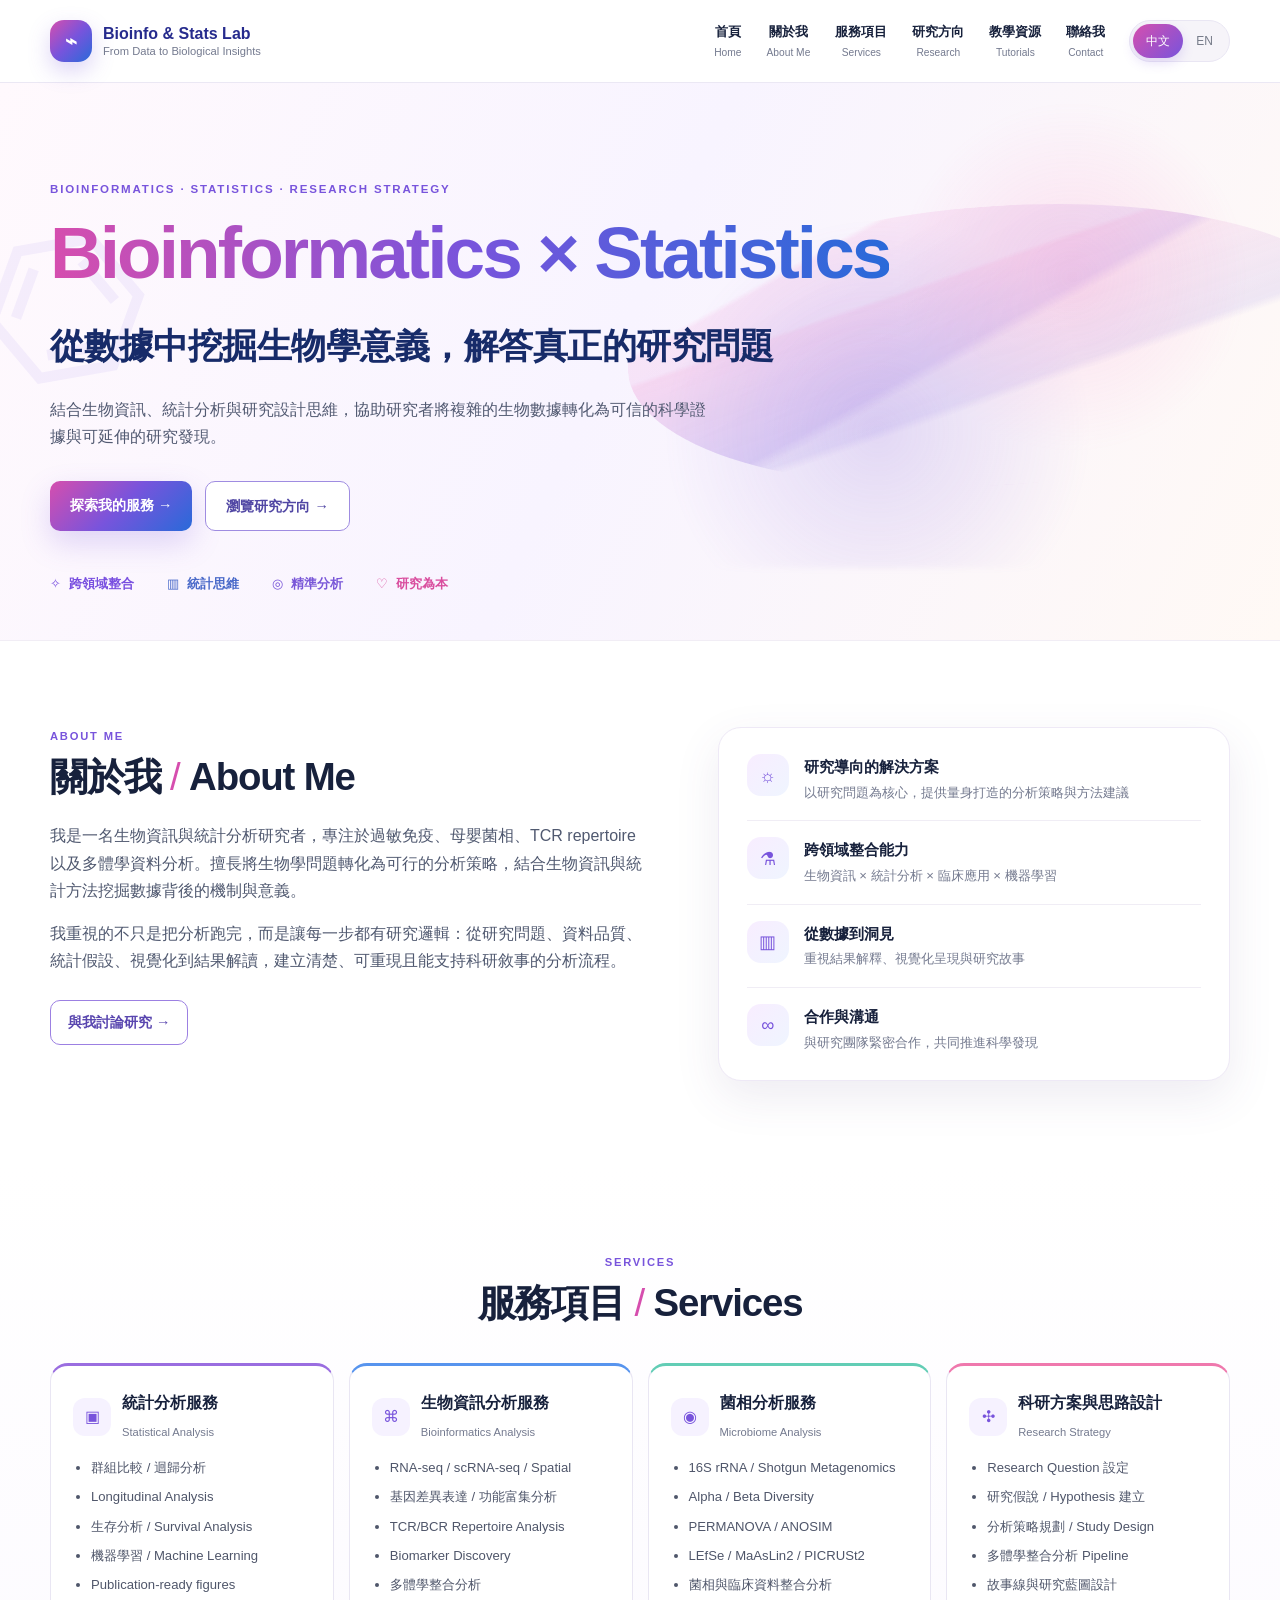
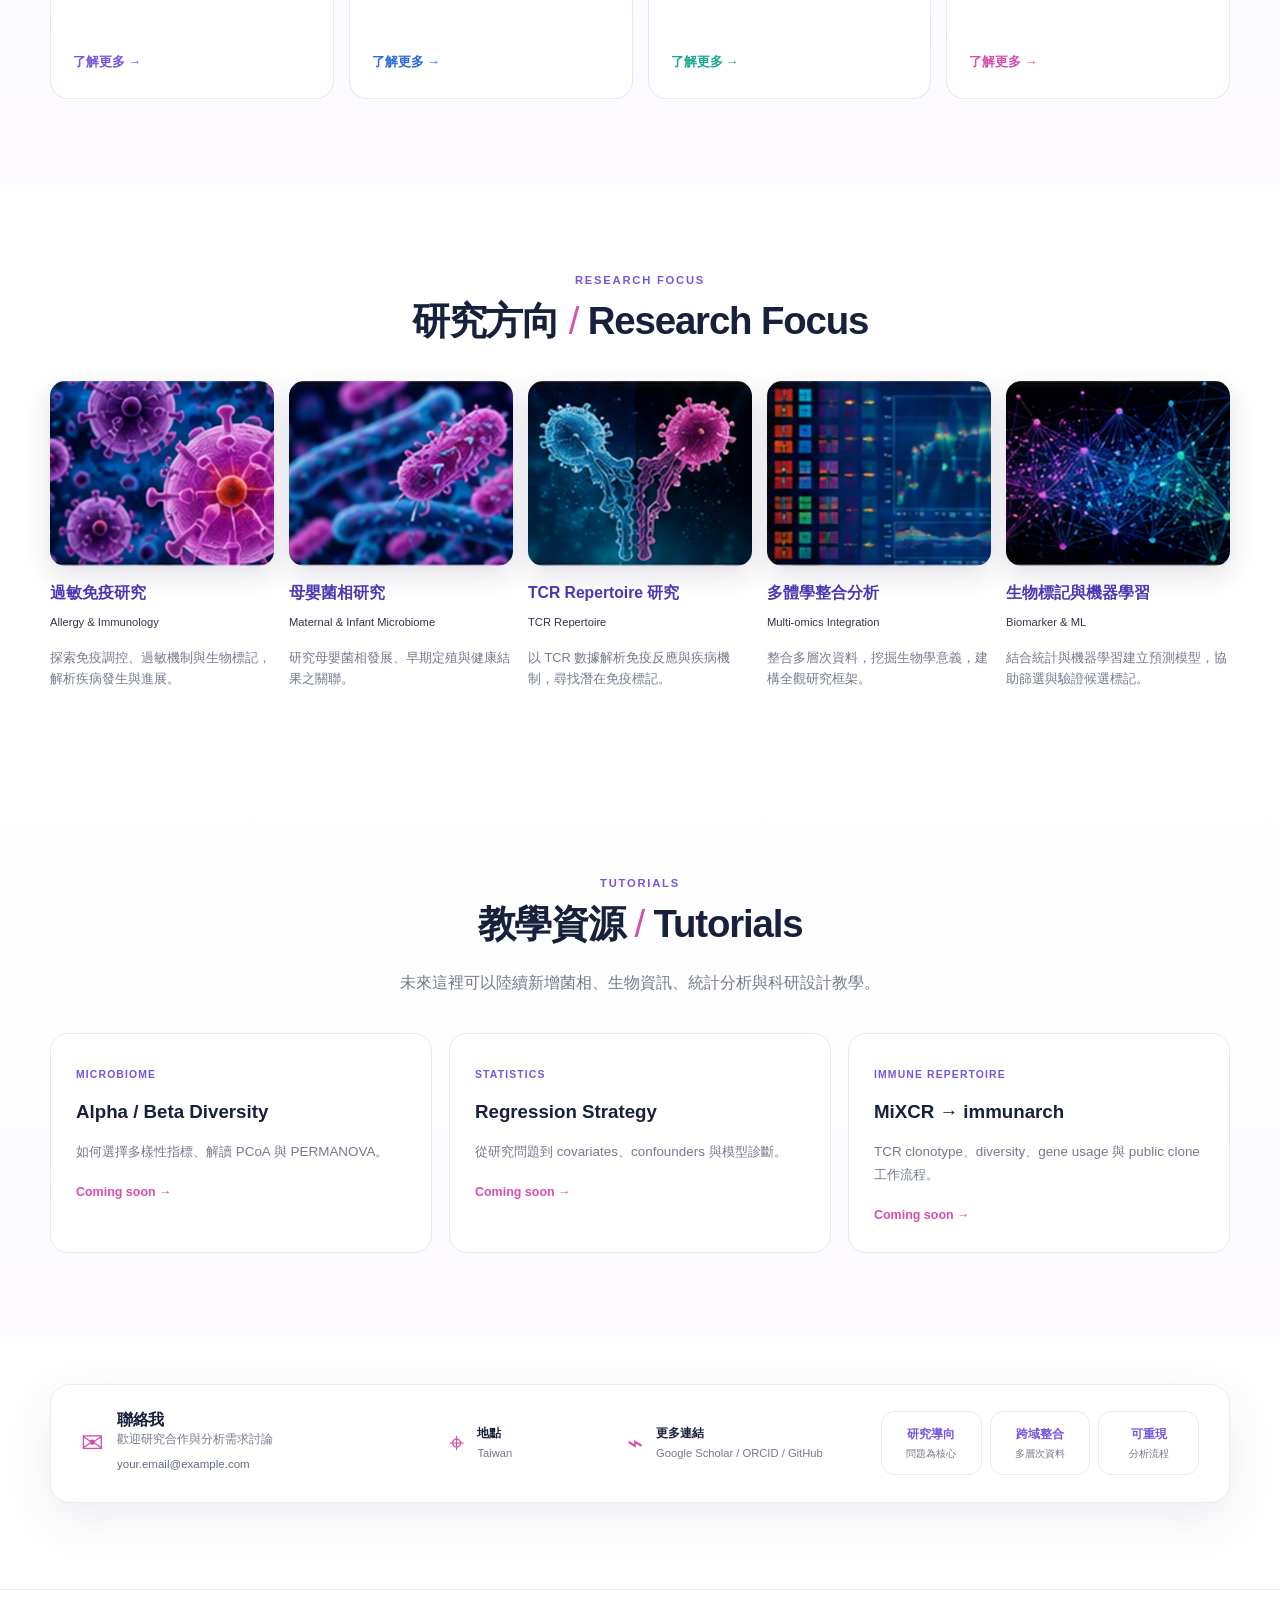
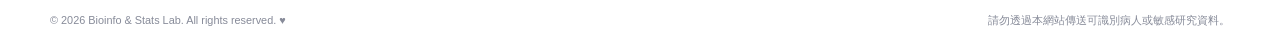
==== index.html @ 7e35cd58 "Add files via upload" ====
<!doctype html>
<html lang="zh-Hant">
<head>
  <meta charset="utf-8">
  <meta name="viewport" content="width=device-width, initial-scale=1">
  <meta name="description" content="Bioinformatics, statistics, microbiome analysis and research strategy services.">
  <meta name="theme-color" content="#ffffff">
  <title>Bioinfo & Stats Lab</title>
  <link rel="stylesheet" href="style.css">
</head>

<body>
<header class="site-header">
  <div class="container nav">
    <a class="brand" href="#home" aria-label="Bioinfo & Stats Lab Home">
      <span class="brand-icon" aria-hidden="true">⌁</span>
      <span class="brand-text">
        <strong>Bioinfo & Stats Lab</strong>
        <small>From Data to Biological Insights</small>
      </span>
    </a>

    <button class="menu-button" id="menuButton" aria-label="Open menu" aria-expanded="false">☰</button>

    <nav class="nav-links" id="navLinks">
      <a href="#home"><span data-zh="首頁" data-en="Home">首頁</span><small>Home</small></a>
      <a href="#about"><span data-zh="關於我" data-en="About Me">關於我</span><small>About Me</small></a>
      <a href="#services"><span data-zh="服務項目" data-en="Services">服務項目</span><small>Services</small></a>
      <a href="#research"><span data-zh="研究方向" data-en="Research">研究方向</span><small>Research</small></a>
      <a href="#tutorials"><span data-zh="教學資源" data-en="Tutorials">教學資源</span><small>Tutorials</small></a>
      <a href="#contact"><span data-zh="聯絡我" data-en="Contact">聯絡我</span><small>Contact</small></a>
    </nav>

    <div class="language-switch" aria-label="Language">
      <button id="zhBtn" class="active" type="button">中文</button>
      <button id="enBtn" type="button">EN</button>
    </div>
  </div>
</header>

<main>
  <section class="hero" id="home">
    <div class="hero-dna" aria-hidden="true">⌬</div>
    <div class="hero-wave" aria-hidden="true"></div>
    <div class="container hero-content">
      <p class="eyebrow">BIOINFORMATICS · STATISTICS · RESEARCH STRATEGY</p>

      <h1>
        <span class="gradient-text">Bioinformatics × Statistics</span><br>
        <span data-zh="從數據中挖掘生物學意義，解答真正的研究問題"
              data-en="Turning data into biological insight and answers to real research questions">
          從數據中挖掘生物學意義，解答真正的研究問題
        </span>
      </h1>

      <p class="hero-description"
         data-zh="結合生物資訊、統計分析與研究設計思維，協助研究者將複雜的生物數據轉化為可信的科學證據與可延伸的研究發現。"
         data-en="Integrating bioinformatics, statistical analysis and research-design thinking to transform complex biological data into credible scientific evidence and extensible research insights.">
        結合生物資訊、統計分析與研究設計思維，協助研究者將複雜的生物數據轉化為可信的科學證據與可延伸的研究發現。
      </p>

      <div class="hero-buttons">
        <a class="button primary" href="#services">
          <span data-zh="探索我的服務" data-en="Explore Services">探索我的服務</span> →
        </a>
        <a class="button secondary" href="#research">
          <span data-zh="瀏覽研究方向" data-en="View Research">瀏覽研究方向</span> →
        </a>
      </div>

      <div class="value-strip">
        <span>✧ <b data-zh="跨領域整合" data-en="Cross-disciplinary">跨領域整合</b></span>
        <span>▥ <b data-zh="統計思維" data-en="Statistical thinking">統計思維</b></span>
        <span>◎ <b data-zh="精準分析" data-en="Rigorous analysis">精準分析</b></span>
        <span>♡ <b data-zh="研究為本" data-en="Research-driven">研究為本</b></span>
      </div>
    </div>
  </section>

  <section class="section" id="about">
    <div class="container">
      <div class="about-grid">
        <div class="about-copy">
          <p class="section-label">ABOUT ME</p>
          <h2><span data-zh="關於我" data-en="About Me">關於我</span> <span class="slash">/</span> About Me</h2>

          <p data-zh="我是一名生物資訊與統計分析研究者，專注於過敏免疫、母嬰菌相、TCR repertoire 以及多體學資料分析。擅長將生物學問題轉化為可行的分析策略，結合生物資訊與統計方法挖掘數據背後的機制與意義。"
             data-en="I am a bioinformatics and statistical-analysis researcher focusing on allergy and immunology, maternal–infant microbiome, TCR repertoire and multi-omics data. My work translates biological questions into practical analytical strategies and combines computational and statistical methods to uncover mechanisms and meaning behind the data.">
            我是一名生物資訊與統計分析研究者，專注於過敏免疫、母嬰菌相、TCR repertoire 以及多體學資料分析。擅長將生物學問題轉化為可行的分析策略，結合生物資訊與統計方法挖掘數據背後的機制與意義。
          </p>

          <p data-zh="我重視的不只是把分析跑完，而是讓每一步都有研究邏輯：從研究問題、資料品質、統計假設、視覺化到結果解讀，建立清楚、可重現且能支持科研敘事的分析流程。"
             data-en="My goal is not simply to finish an analysis, but to make every step scientifically defensible—from research question and data quality to statistical assumptions, visualization and interpretation—within a clear and reproducible workflow.">
            我重視的不只是把分析跑完，而是讓每一步都有研究邏輯：從研究問題、資料品質、統計假設、視覺化到結果解讀，建立清楚、可重現且能支持科研敘事的分析流程。
          </p>

          <a class="button outline-small" href="#contact">
            <span data-zh="與我討論研究" data-en="Discuss a Project">與我討論研究</span> →
          </a>
        </div>

        <div class="about-points">
          <article>
            <span class="point-icon">☼</span>
            <div>
              <h3 data-zh="研究導向的解決方案" data-en="Research-oriented solutions">研究導向的解決方案</h3>
              <p data-zh="以研究問題為核心，提供量身打造的分析策略與方法建議"
                 data-en="Question-driven analytical strategies tailored to the scientific problem.">
                以研究問題為核心，提供量身打造的分析策略與方法建議
              </p>
            </div>
          </article>
          <article>
            <span class="point-icon">⚗</span>
            <div>
              <h3 data-zh="跨領域整合能力" data-en="Cross-domain integration">跨領域整合能力</h3>
              <p data-zh="生物資訊 × 統計分析 × 臨床應用 × 機器學習"
                 data-en="Bioinformatics × statistics × clinical research × machine learning">
                生物資訊 × 統計分析 × 臨床應用 × 機器學習
              </p>
            </div>
          </article>
          <article>
            <span class="point-icon">▥</span>
            <div>
              <h3 data-zh="從數據到洞見" data-en="From data to insight">從數據到洞見</h3>
              <p data-zh="重視結果解釋、視覺化呈現與研究故事"
                 data-en="Emphasis on interpretation, visualization and scientific narrative.">
                重視結果解釋、視覺化呈現與研究故事
              </p>
            </div>
          </article>
          <article>
            <span class="point-icon">∞</span>
            <div>
              <h3 data-zh="合作與溝通" data-en="Collaboration & communication">合作與溝通</h3>
              <p data-zh="與研究團隊緊密合作，共同推進科學發現"
                 data-en="Close collaboration with research teams to advance scientific discovery.">
                與研究團隊緊密合作，共同推進科學發現
              </p>
            </div>
          </article>
        </div>
      </div>
    </div>
  </section>

  <section class="section soft-section" id="services">
    <div class="container">
      <div class="center-heading">
        <p class="section-label">SERVICES</p>
        <h2><span data-zh="服務項目" data-en="Services">服務項目</span> <span class="slash">/</span> Services</h2>
      </div>

      <div class="service-grid">
        <article class="service-card purple">
          <div class="service-heading">
            <span class="service-icon">▣</span>
            <div><h3 data-zh="統計分析服務" data-en="Statistical Analysis">統計分析服務</h3><small>Statistical Analysis</small></div>
          </div>
          <ul>
            <li data-zh="群組比較 / 迴歸分析" data-en="Group comparisons / Regression">群組比較 / 迴歸分析</li>
            <li>Longitudinal Analysis</li>
            <li data-zh="生存分析 / Survival Analysis" data-en="Survival Analysis">生存分析 / Survival Analysis</li>
            <li data-zh="機器學習 / Machine Learning" data-en="Machine Learning">機器學習 / Machine Learning</li>
            <li>Publication-ready figures</li>
          </ul>
          <a href="#contact" data-zh="了解更多 →" data-en="Learn more →">了解更多 →</a>
        </article>

        <article class="service-card blue">
          <div class="service-heading">
            <span class="service-icon">⌘</span>
            <div><h3 data-zh="生物資訊分析服務" data-en="Bioinformatics Analysis">生物資訊分析服務</h3><small>Bioinformatics Analysis</small></div>
          </div>
          <ul>
            <li>RNA-seq / scRNA-seq / Spatial</li>
            <li data-zh="基因差異表達 / 功能富集分析" data-en="Differential expression / enrichment">基因差異表達 / 功能富集分析</li>
            <li>TCR/BCR Repertoire Analysis</li>
            <li>Biomarker Discovery</li>
            <li data-zh="多體學整合分析" data-en="Multi-omics integration">多體學整合分析</li>
          </ul>
          <a href="#contact" data-zh="了解更多 →" data-en="Learn more →">了解更多 →</a>
        </article>

        <article class="service-card mint">
          <div class="service-heading">
            <span class="service-icon">◉</span>
            <div><h3 data-zh="菌相分析服務" data-en="Microbiome Analysis">菌相分析服務</h3><small>Microbiome Analysis</small></div>
          </div>
          <ul>
            <li>16S rRNA / Shotgun Metagenomics</li>
            <li>Alpha / Beta Diversity</li>
            <li>PERMANOVA / ANOSIM</li>
            <li>LEfSe / MaAsLin2 / PICRUSt2</li>
            <li data-zh="菌相與臨床資料整合分析" data-en="Microbiome-clinical data integration">菌相與臨床資料整合分析</li>
          </ul>
          <a href="#contact" data-zh="了解更多 →" data-en="Learn more →">了解更多 →</a>
        </article>

        <article class="service-card pink">
          <div class="service-heading">
            <span class="service-icon">✣</span>
            <div><h3 data-zh="科研方案與思路設計" data-en="Research Strategy">科研方案與思路設計</h3><small>Research Strategy</small></div>
          </div>
          <ul>
            <li>Research Question <span data-zh="設定" data-en="definition">設定</span></li>
            <li data-zh="研究假說 / Hypothesis 建立" data-en="Hypothesis development">研究假說 / Hypothesis 建立</li>
            <li data-zh="分析策略規劃 / Study Design" data-en="Analysis strategy / Study design">分析策略規劃 / Study Design</li>
            <li data-zh="多體學整合分析 Pipeline" data-en="Multi-omics analysis pipeline">多體學整合分析 Pipeline</li>
            <li data-zh="故事線與研究藍圖設計" data-en="Scientific storyline & research roadmap">故事線與研究藍圖設計</li>
          </ul>
          <a href="#contact" data-zh="了解更多 →" data-en="Learn more →">了解更多 →</a>
        </article>
      </div>
    </div>
  </section>

  <section class="section" id="research">
    <div class="container">
      <div class="center-heading">
        <p class="section-label">RESEARCH FOCUS</p>
        <h2><span data-zh="研究方向" data-en="Research Focus">研究方向</span> <span class="slash">/</span> Research Focus</h2>
      </div>

      <div class="research-grid">
        <article class="research-card">
          <img src="assets/research-allergy.jpg" alt="Colorful immunology illustration">
          <h3 data-zh="過敏免疫研究" data-en="Allergy & Immunology">過敏免疫研究</h3>
          <small>Allergy & Immunology</small>
          <p data-zh="探索免疫調控、過敏機制與生物標記，解析疾病發生與進展。"
             data-en="Exploring immune regulation, allergic mechanisms and biomarkers related to disease development.">
            探索免疫調控、過敏機制與生物標記，解析疾病發生與進展。
          </p>
        </article>

        <article class="research-card">
          <img src="assets/research-microbiome.jpg" alt="Colorful microbiome illustration">
          <h3 data-zh="母嬰菌相研究" data-en="Maternal & Infant Microbiome">母嬰菌相研究</h3>
          <small>Maternal & Infant Microbiome</small>
          <p data-zh="研究母嬰菌相發展、早期定殖與健康結果之關聯。"
             data-en="Studying maternal–infant microbiome development, early colonization and health outcomes.">
            研究母嬰菌相發展、早期定殖與健康結果之關聯。
          </p>
        </article>

        <article class="research-card">
          <img src="assets/research-tcr.jpg" alt="Colorful immune receptor illustration">
          <h3 data-zh="TCR Repertoire 研究" data-en="TCR Repertoire">TCR Repertoire 研究</h3>
          <small>TCR Repertoire</small>
          <p data-zh="以 TCR 數據解析免疫反應與疾病機制，尋找潛在免疫標記。"
             data-en="Using TCR data to characterize immune responses, disease mechanisms and candidate immune markers.">
            以 TCR 數據解析免疫反應與疾病機制，尋找潛在免疫標記。
          </p>
        </article>

        <article class="research-card">
          <img src="assets/research-multiomics.jpg" alt="Colorful multi-omics data illustration">
          <h3 data-zh="多體學整合分析" data-en="Multi-omics Integration">多體學整合分析</h3>
          <small>Multi-omics Integration</small>
          <p data-zh="整合多層次資料，挖掘生物學意義，建構全觀研究框架。"
             data-en="Integrating multiple data layers to discover biological meaning and build systems-level research frameworks.">
            整合多層次資料，挖掘生物學意義，建構全觀研究框架。
          </p>
        </article>

        <article class="research-card">
          <img src="assets/research-ml.jpg" alt="Colorful biomarker network illustration">
          <h3 data-zh="生物標記與機器學習" data-en="Biomarker & Machine Learning">生物標記與機器學習</h3>
          <small>Biomarker & ML</small>
          <p data-zh="結合統計與機器學習建立預測模型，協助篩選與驗證候選標記。"
             data-en="Combining statistics and machine learning for predictive modeling and biomarker prioritization.">
            結合統計與機器學習建立預測模型，協助篩選與驗證候選標記。
          </p>
        </article>
      </div>
    </div>
  </section>

  <section class="section soft-section" id="tutorials">
    <div class="container">
      <div class="center-heading">
        <p class="section-label">TUTORIALS</p>
        <h2><span data-zh="教學資源" data-en="Tutorials & Notes">教學資源</span> <span class="slash">/</span> Tutorials</h2>
        <p class="heading-copy"
           data-zh="未來這裡可以陸續新增菌相、生物資訊、統計分析與科研設計教學。"
           data-en="This section can grow into practical tutorials on microbiome, bioinformatics, statistics and research design.">
          未來這裡可以陸續新增菌相、生物資訊、統計分析與科研設計教學。
        </p>
      </div>

      <div class="tutorial-grid">
        <article><span>MICROBIOME</span><h3>Alpha / Beta Diversity</h3><p data-zh="如何選擇多樣性指標、解讀 PCoA 與 PERMANOVA。" data-en="Choosing diversity metrics and interpreting PCoA and PERMANOVA.">如何選擇多樣性指標、解讀 PCoA 與 PERMANOVA。</p><b>Coming soon →</b></article>
        <article><span>STATISTICS</span><h3>Regression Strategy</h3><p data-zh="從研究問題到 covariates、confounders 與模型診斷。" data-en="From research question to covariates, confounders and model diagnostics.">從研究問題到 covariates、confounders 與模型診斷。</p><b>Coming soon →</b></article>
        <article><span>IMMUNE REPERTOIRE</span><h3>MiXCR → immunarch</h3><p data-zh="TCR clonotype、diversity、gene usage 與 public clone 工作流程。" data-en="A workflow for TCR clonotypes, diversity, gene usage and public clones.">TCR clonotype、diversity、gene usage 與 public clone 工作流程。</p><b>Coming soon →</b></article>
      </div>
    </div>
  </section>

  <section class="section contact-section" id="contact">
    <div class="container contact-panel">
      <div class="contact-main">
        <span class="contact-icon">✉</span>
        <div>
          <h2 data-zh="聯絡我" data-en="Contact">聯絡我</h2>
          <p data-zh="歡迎研究合作與分析需求討論" data-en="Research collaborations and analytical consultations are welcome.">
            歡迎研究合作與分析需求討論
          </p>
          <!-- 修改成你的 Email -->
          <a href="mailto:your.email@example.com">your.email@example.com</a>
        </div>
      </div>

      <div class="contact-item">
        <span>⌖</span>
        <div><b data-zh="地點" data-en="Location">地點</b><small>Taiwan</small></div>
      </div>

      <div class="contact-item">
        <span>⌁</span>
        <div>
          <b data-zh="更多連結" data-en="More Links">更多連結</b>
          <!-- 把 # 換成你的網址 -->
          <small><a href="#" target="_blank">Google Scholar</a> / <a href="#" target="_blank">ORCID</a> / <a href="#" target="_blank">GitHub</a></small>
        </div>
      </div>

      <div class="contact-values">
        <span><strong data-zh="研究導向" data-en="Research-driven">研究導向</strong><small data-zh="問題為核心" data-en="Question first">問題為核心</small></span>
        <span><strong data-zh="跨域整合" data-en="Integrated">跨域整合</strong><small data-zh="多層次資料" data-en="Multi-layer data">多層次資料</small></span>
        <span><strong data-zh="可重現" data-en="Reproducible">可重現</strong><small data-zh="分析流程" data-en="Workflows">分析流程</small></span>
      </div>
    </div>
  </section>
</main>

<footer>
  <div class="container footer-content">
    <span>© 2026 Bioinfo & Stats Lab. All rights reserved. ♥</span>
    <span data-zh="請勿透過本網站傳送可識別病人或敏感研究資料。" data-en="Do not submit identifiable patient or sensitive research data through this website.">
      請勿透過本網站傳送可識別病人或敏感研究資料。
    </span>
  </div>
</footer>

<script src="script.js"></script>
</body>
</html>
---- style.css ----
/* ---------- Base ---------- */
:root{
  --ink:#17213c;
  --text:#39415a;
  --muted:#747a8f;
  --line:#e9e6f3;
  --purple:#7854dc;
  --pink:#d64eae;
  --blue:#296ad9;
  --mint:#1aa78c;
  --soft:#fcfaff;
  --shadow:0 16px 45px rgba(88,71,126,.10);
}
*{box-sizing:border-box}
html{scroll-behavior:smooth}
body{
  margin:0;
  font-family:Inter,"Noto Sans TC","PingFang TC","Microsoft JhengHei",Arial,sans-serif;
  color:var(--ink);
  background:white;
  line-height:1.7;
}
a{color:inherit;text-decoration:none}
img{display:block;width:100%}
.container{width:min(1180px,calc(100% - 42px));margin:auto}

/* ---------- Header ---------- */
.site-header{
  position:sticky;top:0;z-index:1000;
  background:rgba(255,255,255,.92);
  backdrop-filter:blur(14px);
  border-bottom:1px solid rgba(233,230,243,.9);
}
.nav{min-height:82px;display:flex;align-items:center;gap:24px}
.brand{display:flex;align-items:center;gap:11px;margin-right:auto}
.brand-icon{
  width:42px;height:42px;border-radius:14px;display:grid;place-items:center;
  color:white;font-size:1.25rem;font-weight:800;
  background:linear-gradient(135deg,var(--pink),var(--purple),var(--blue));
  box-shadow:0 9px 22px rgba(120,84,220,.25);
}
.brand-text{display:flex;flex-direction:column;line-height:1.25}
.brand-text strong{font-size:1rem;color:#262b8d}
.brand-text small{font-size:.7rem;color:var(--muted);font-weight:500}
.nav-links{display:flex;align-items:center;gap:25px}
.nav-links a{text-align:center;font-weight:700;font-size:.84rem}
.nav-links small{display:block;font-size:.64rem;font-weight:500;color:var(--muted)}
.nav-links a:hover{color:var(--purple)}
.language-switch{
  display:flex;padding:3px;border:1px solid var(--line);
  background:#f6f4f9;border-radius:999px;
}
.language-switch button{
  border:0;background:transparent;padding:7px 13px;border-radius:999px;
  color:#767b89;cursor:pointer;font:inherit;font-size:.75rem
}
.language-switch .active{
  color:white;background:linear-gradient(135deg,var(--pink),var(--purple));
  box-shadow:0 5px 12px rgba(120,84,220,.18)
}
.menu-button{display:none;background:transparent;border:0;font-size:1.5rem}

/* ---------- Hero ---------- */
.hero{
  position:relative;overflow:hidden;
  background:linear-gradient(115deg,#fff9fd 0%,#f8f4ff 48%,#fff9f5 100%);
  border-bottom:1px solid #f1edf5;
}
.hero-content{position:relative;z-index:2;padding:85px 0 44px;max-width:1180px}
.hero-content:after{
  content:"";position:absolute;z-index:-1;right:-50px;top:0;
  width:55%;height:87%;
  background:
    radial-gradient(circle at 68% 40%,rgba(251,112,184,.17),transparent 33%),
    radial-gradient(circle at 38% 72%,rgba(120,84,220,.18),transparent 40%);
  filter:blur(3px);
}
.hero-wave{
  position:absolute;right:-7%;top:22%;width:58%;height:50%;opacity:.72;
  background:
    linear-gradient(155deg,transparent 20%,rgba(241,110,196,.17) 21%,rgba(127,86,221,.20) 47%,transparent 49%),
    linear-gradient(165deg,transparent 32%,rgba(255,154,204,.22) 33%,rgba(111,87,216,.15) 59%,transparent 61%);
  border-radius:50%;
  transform:rotate(-4deg);
}
.hero-dna{position:absolute;left:-18px;top:60px;font-size:12rem;color:rgba(120,84,220,.07);transform:rotate(20deg)}
.eyebrow{font-size:.72rem;letter-spacing:.16em;font-weight:800;color:var(--purple)}
.hero h1{max-width:860px;font-size:clamp(2.4rem,5.7vw,4.9rem);line-height:1.1;letter-spacing:-.04em;margin:14px 0 22px}
.hero h1 span:last-child{font-size:.48em;letter-spacing:-.015em;color:#172b69}
.gradient-text{
  background:linear-gradient(90deg,var(--pink),var(--purple),var(--blue));
  -webkit-background-clip:text;background-clip:text;color:transparent;
}
.hero-description{max-width:660px;color:#525a72;font-size:1.02rem}
.hero-buttons{display:flex;gap:13px;margin:30px 0}
.button{display:inline-block;padding:12px 20px;border-radius:10px;font-weight:800;font-size:.9rem}
.button.primary{color:white;background:linear-gradient(135deg,var(--pink),var(--purple),var(--blue));box-shadow:0 12px 30px rgba(120,84,220,.22)}
.button.secondary{background:white;border:1px solid #9f8ce1;color:#5147a4}
.outline-small{margin-top:10px;border:1px solid #9c80e2;color:#5946af;padding:9px 17px}
.value-strip{display:flex;gap:33px;flex-wrap:wrap;margin-top:42px;color:#54436f;font-size:.84rem}
.value-strip span{display:flex;gap:8px;align-items:center}
.value-strip span:nth-child(1){color:#794fe0}
.value-strip span:nth-child(2){color:#4969c9}
.value-strip span:nth-child(3){color:#7957d8}
.value-strip span:nth-child(4){color:#d94d9e}

/* ---------- Shared ---------- */
.section{padding:86px 0}
.soft-section{background:linear-gradient(180deg,#fff,#fcfaff)}
.section-label{font-size:.7rem;letter-spacing:.16em;font-weight:850;color:var(--purple);margin:0}
.section h2{font-size:clamp(1.8rem,3vw,2.7rem);line-height:1.2;letter-spacing:-.03em;margin:8px 0 22px}
.slash{color:var(--pink);font-weight:400}
.center-heading{text-align:center;margin-bottom:37px}
.heading-copy{max-width:620px;margin:8px auto;color:var(--muted)}

/* ---------- About ---------- */
.about-grid{display:grid;grid-template-columns:1.05fr .9fr;gap:70px;align-items:start}
.about-copy p:not(.section-label){color:#505970}
.about-points{
  padding:10px 28px;border:1px solid #eee9f6;border-radius:23px;
  background:white;box-shadow:var(--shadow)
}
.about-points article{display:flex;gap:15px;align-items:flex-start;padding:16px 0;border-bottom:1px solid #f0edf5}
.about-points article:last-child{border-bottom:0}
.point-icon{
  flex:0 0 42px;height:42px;border-radius:14px;display:grid;place-items:center;
  background:linear-gradient(135deg,#f8edff,#eff5ff);color:var(--purple);font-size:1.15rem
}
.about-points h3{font-size:.95rem;margin:0 0 2px}
.about-points p{font-size:.82rem;color:var(--muted);margin:0}

/* ---------- Services ---------- */
.service-grid{display:grid;grid-template-columns:repeat(4,1fr);gap:15px}
.service-card{
  padding:24px 22px;border:1px solid var(--line);border-radius:18px;background:white;
  transition:transform .2s,box-shadow .2s
}
.service-card:hover{transform:translateY(-4px);box-shadow:var(--shadow)}
.service-card.purple{border-top:3px solid #9a6de0}
.service-card.blue{border-top:3px solid #5794ee}
.service-card.mint{border-top:3px solid #62cdb5}
.service-card.pink{border-top:3px solid #ef78ad}
.service-heading{display:flex;gap:11px;align-items:center}
.service-heading h3{font-size:.98rem;margin:0}
.service-heading small{font-size:.7rem;color:var(--muted)}
.service-icon{width:38px;height:38px;display:grid;place-items:center;border-radius:12px;background:#f6f2ff;color:var(--purple)}
.service-card ul{padding-left:18px;color:#4f566a;font-size:.82rem;min-height:177px}
.service-card li{margin:7px 0}
.service-card>a{font-size:.8rem;font-weight:800;color:var(--purple)}
.service-card.blue>a{color:var(--blue)} .service-card.mint>a{color:var(--mint)} .service-card.pink>a{color:var(--pink)}

/* ---------- Research ---------- */
.research-grid{display:grid;grid-template-columns:repeat(5,1fr);gap:15px}
.research-card{min-width:0}
.research-card img{
  height:185px;object-fit:cover;border-radius:15px;
  box-shadow:0 9px 26px rgba(40,34,80,.14)
}
.research-card h3{font-size:.98rem;color:#4938b2;margin:14px 0 0}
.research-card small{color:#30374e;font-size:.7rem}
.research-card p{font-size:.8rem;color:var(--muted);line-height:1.65}

/* ---------- Tutorials ---------- */
.tutorial-grid{display:grid;grid-template-columns:repeat(3,1fr);gap:17px}
.tutorial-grid article{padding:25px;border:1px solid var(--line);border-radius:18px;background:white}
.tutorial-grid span{font-size:.65rem;letter-spacing:.11em;color:var(--purple);font-weight:850}
.tutorial-grid h3{margin:9px 0}
.tutorial-grid p{color:var(--muted);font-size:.84rem}
.tutorial-grid b{font-size:.78rem;color:var(--pink)}

/* ---------- Contact ---------- */
.contact-section{padding-top:45px}
.contact-panel{
  display:grid;grid-template-columns:1.35fr .6fr .9fr 1.25fr;
  align-items:center;gap:25px;padding:25px 30px;
  border:1px solid #eee9f5;border-radius:20px;box-shadow:var(--shadow)
}
.contact-main,.contact-item{display:flex;align-items:center;gap:13px}
.contact-icon,.contact-item>span{font-size:1.7rem;color:var(--pink)}
.contact-main h2{font-size:1rem;margin:0}
.contact-main p{font-size:.74rem;margin:0;color:var(--muted)}
.contact-main a{font-size:.72rem;color:#626a7e}
.contact-item b,.contact-item small{display:block}
.contact-item b{font-size:.78rem}.contact-item small{font-size:.7rem;color:var(--muted)}
.contact-values{display:grid;grid-template-columns:repeat(3,1fr);gap:8px}
.contact-values span{text-align:center;padding:12px 7px;border:1px solid #ece6f7;border-radius:13px}
.contact-values strong,.contact-values small{display:block}
.contact-values strong{font-size:.78rem;color:var(--purple)}
.contact-values small{font-size:.62rem;color:var(--muted)}

/* ---------- Footer ---------- */
footer{border-top:1px solid #f0edf4;padding:21px 0;color:#878b99;font-size:.68rem}
.footer-content{display:flex;justify-content:space-between;gap:20px}

/* ---------- Responsive ---------- */
@media(max-width:1020px){
  .menu-button{display:block}
  .nav-links{
    display:none;position:absolute;left:20px;right:20px;top:72px;
    flex-direction:column;align-items:stretch;background:white;
    padding:18px;border:1px solid var(--line);border-radius:15px;box-shadow:var(--shadow)
  }
  .nav-links.open{display:flex}
  .nav-links a{text-align:left}
  .nav-links small{display:inline;margin-left:8px}
  .language-switch{margin-left:auto}
  .service-grid{grid-template-columns:1fr 1fr}
  .research-grid{grid-template-columns:repeat(3,1fr)}
  .contact-panel{grid-template-columns:1fr 1fr}
}
@media(max-width:720px){
  .container{width:min(100% - 28px,1180px)}
  .brand-text small{display:none}
  .hero-content{padding-top:62px}
  .hero h1{font-size:2.75rem}
  .hero h1 span:last-child{font-size:.54em}
  .section{padding:66px 0}
  .about-grid{grid-template-columns:1fr;gap:38px}
  .service-grid,.research-grid,.tutorial-grid{grid-template-columns:1fr}
  .service-card ul{min-height:auto}
  .research-card img{height:230px}
  .contact-panel{grid-template-columns:1fr}
  .contact-values{grid-template-columns:repeat(3,1fr)}
  .footer-content{display:block}
  .footer-content span{display:block;margin:5px 0}
}
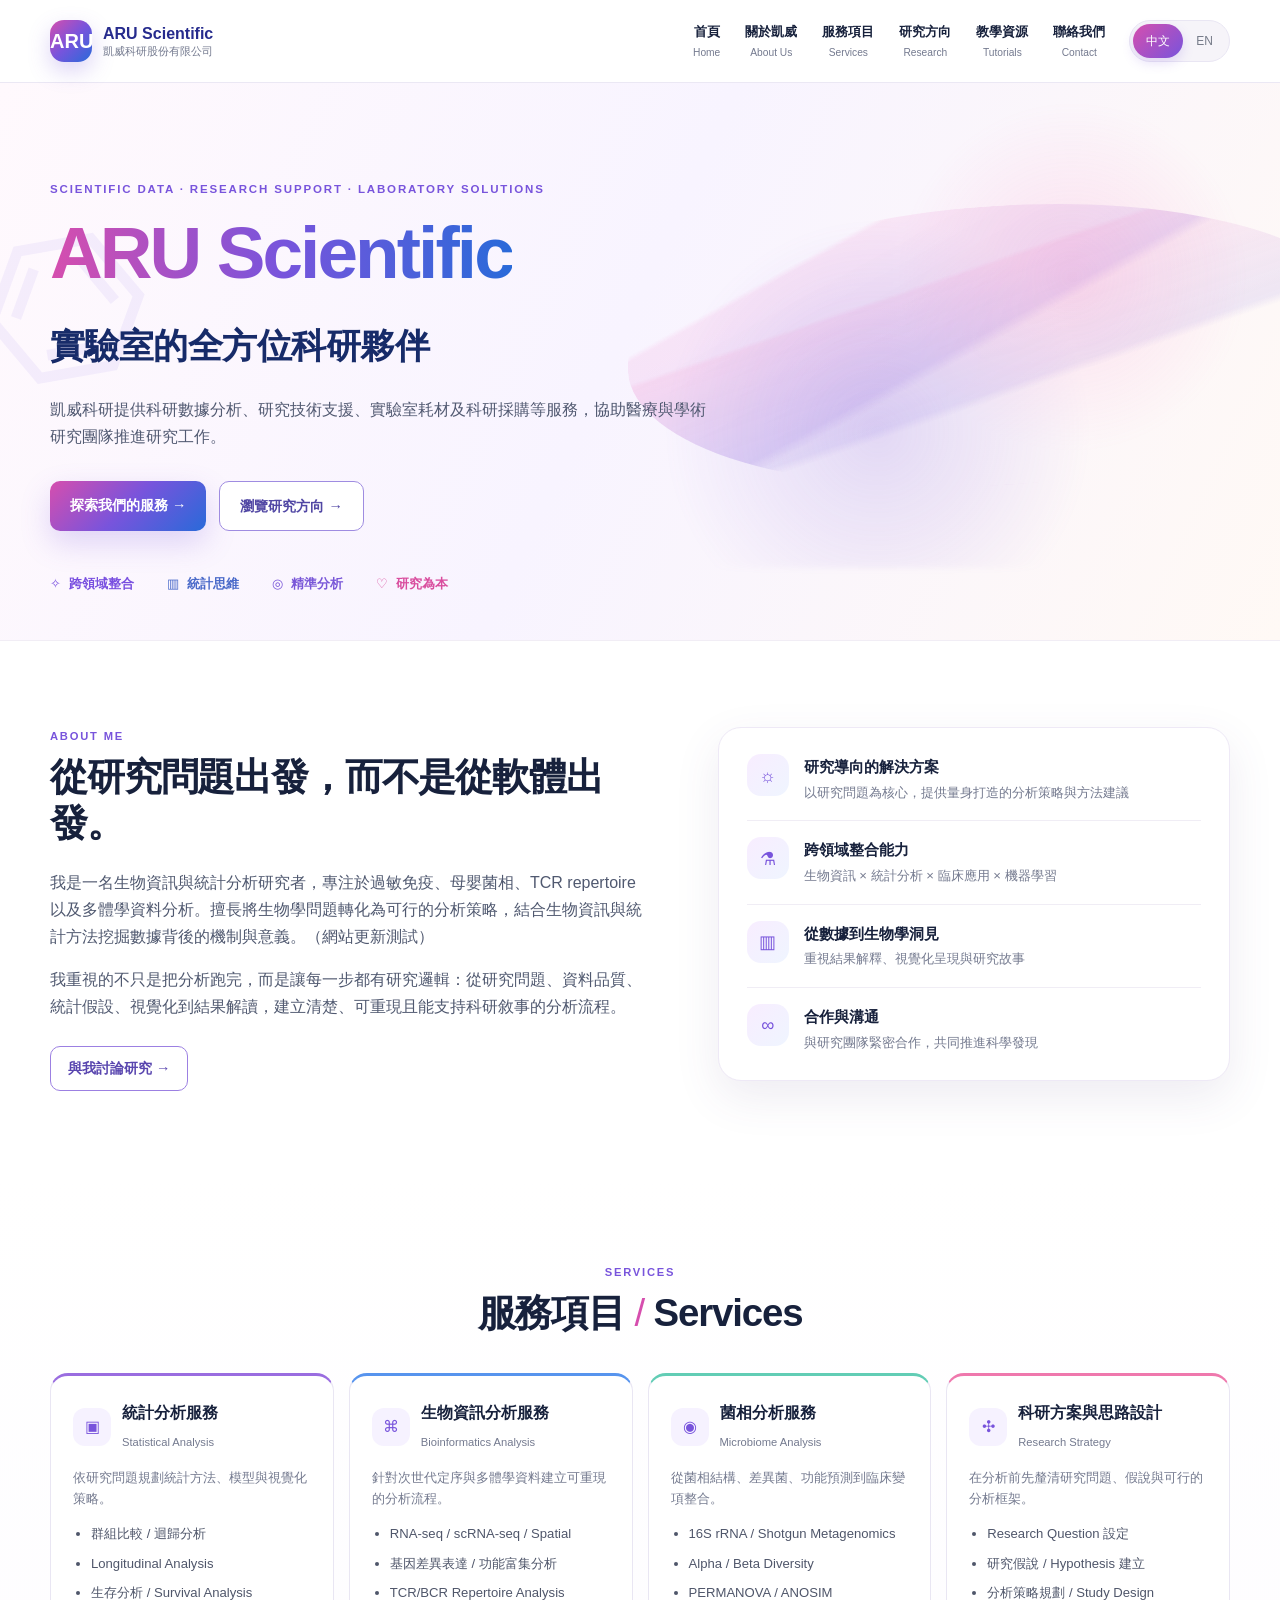
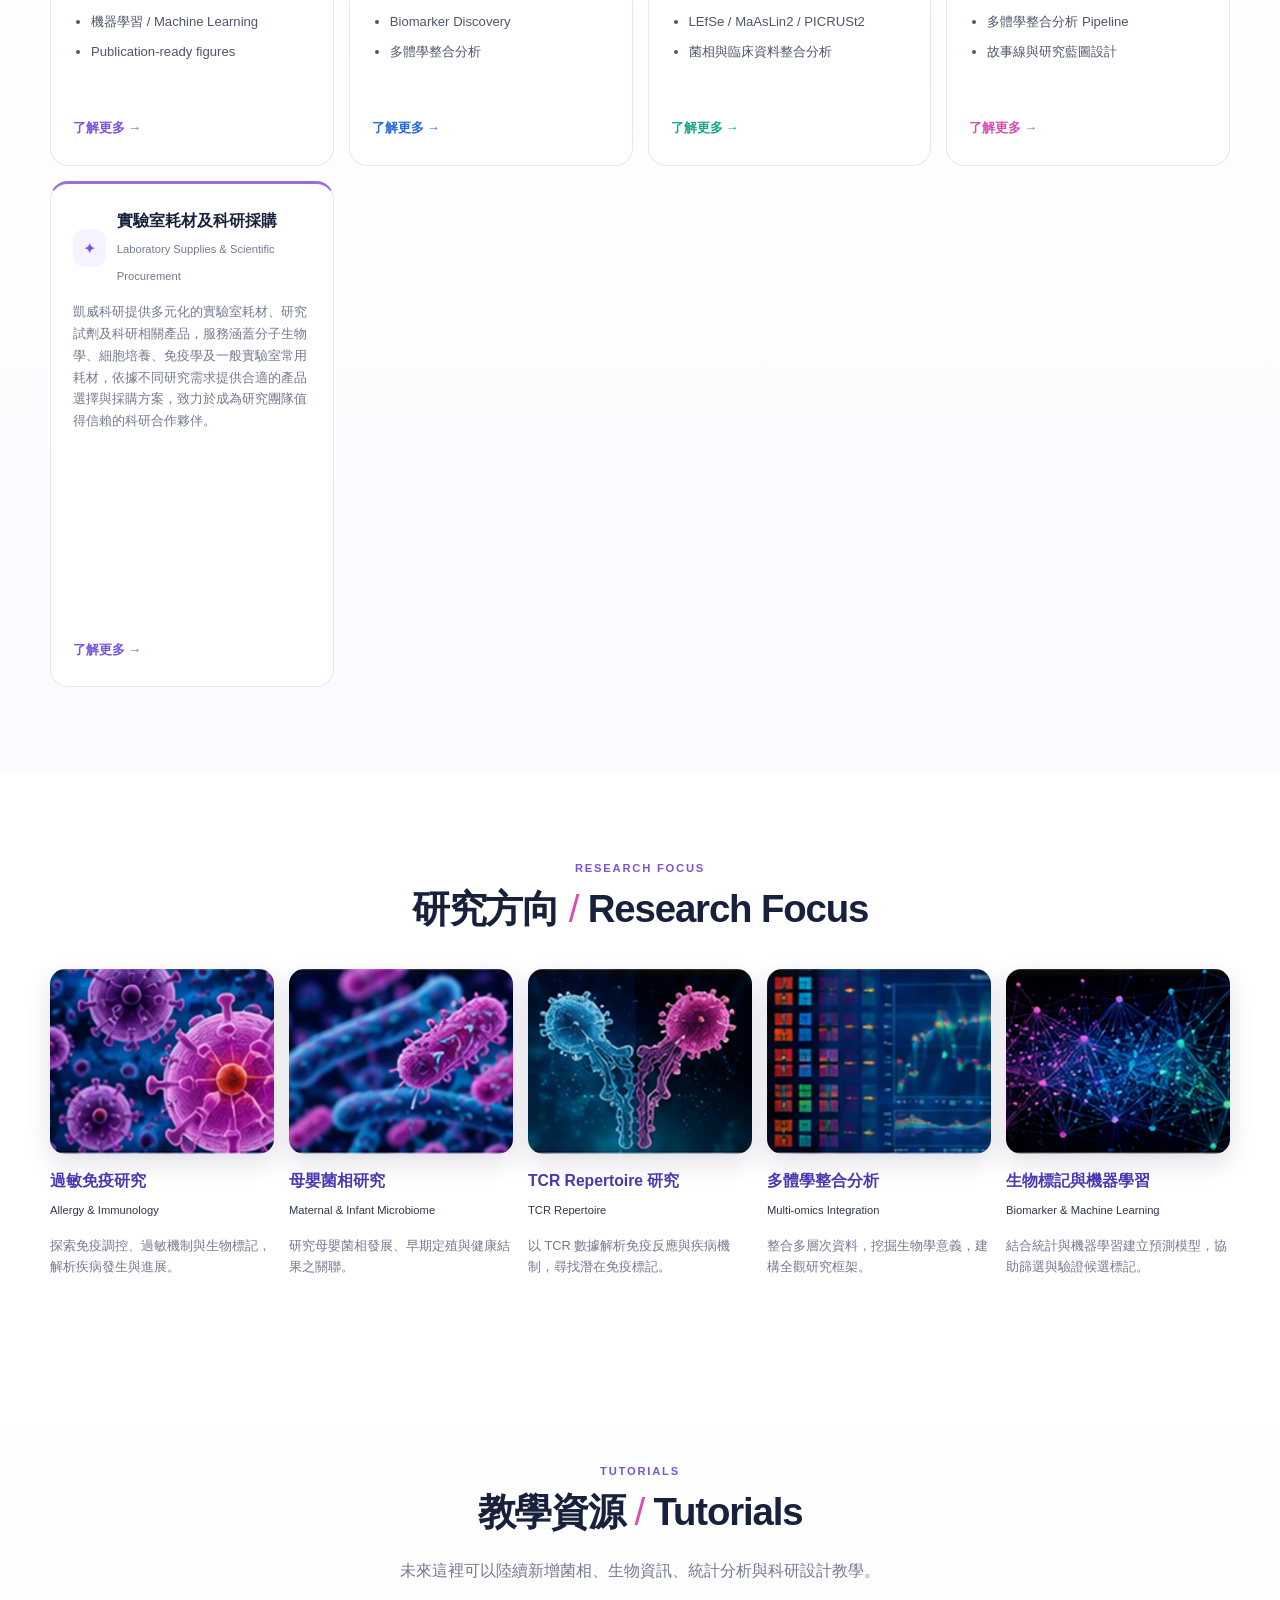
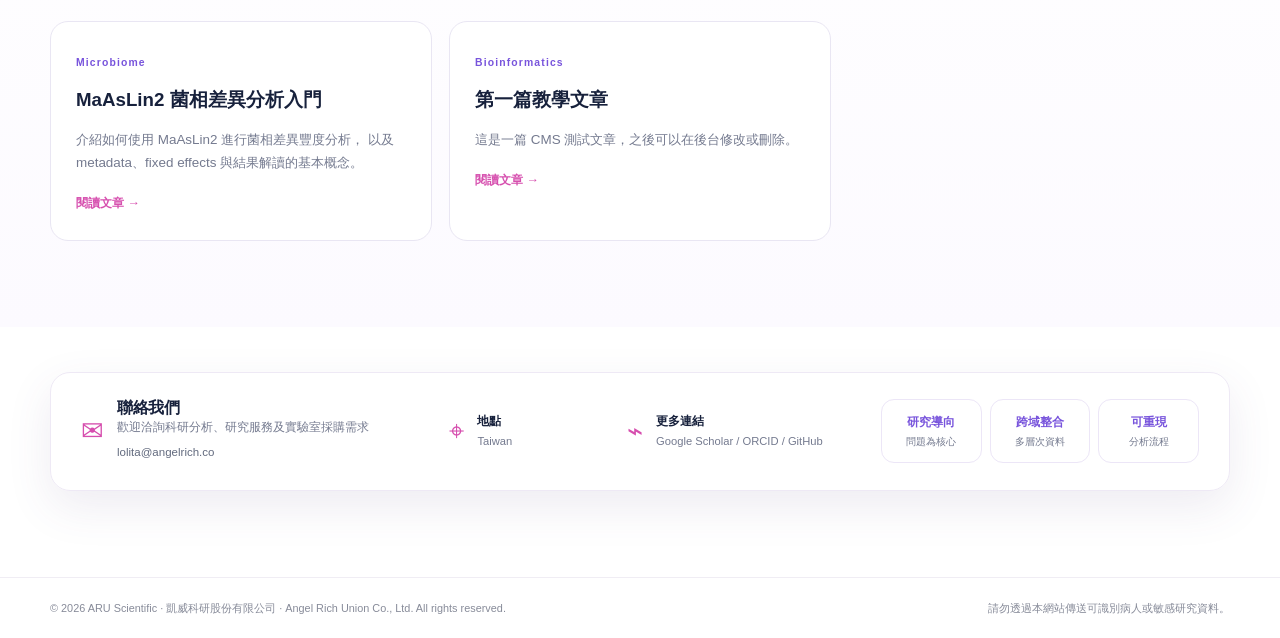
==== commit ca297a53: "Update index.html" ====
--- a/index.html
+++ b/index.html
@@ -3,20 +3,20 @@
 <head>
   <meta charset="utf-8">
   <meta name="viewport" content="width=device-width, initial-scale=1">
-  <meta name="description" content="Bioinformatics, statistics, microbiome analysis and research strategy services.">
+  <meta name="description" content="ARU Scientific (Angel Rich Union Co., Ltd.) provides scientific data analysis, research support, laboratory supplies and scientific procurement services.">
   <meta name="theme-color" content="#ffffff">
-  <title>Bioinfo & Stats Lab</title>
+  <title>ARU Scientific｜凱威科研股份有限公司</title>
   <link rel="stylesheet" href="style.css">
 </head>
 
 <body>
 <header class="site-header">
   <div class="container nav">
-    <a class="brand" href="#home" aria-label="Bioinfo & Stats Lab Home">
-      <span class="brand-icon" aria-hidden="true">⌁</span>
+    <a class="brand" href="#home" aria-label="ARU Scientific Home">
+      <span class="brand-icon" aria-hidden="true">ARU</span>
       <span class="brand-text">
-        <strong>Bioinfo & Stats Lab</strong>
-        <small>From Data to Biological Insights</small>
+        <strong>ARU Scientific</strong>
+        <small>凱威科研股份有限公司</small>
       </span>
     </a>
 
@@ -24,11 +24,11 @@
 
     <nav class="nav-links" id="navLinks">
       <a href="#home"><span data-zh="首頁" data-en="Home">首頁</span><small>Home</small></a>
-      <a href="#about"><span data-zh="關於我" data-en="About Me">關於我</span><small>About Me</small></a>
+      <a href="#about"><span data-zh="關於凱威" data-en="About Us">關於凱威</span><small>About Us</small></a>
       <a href="#services"><span data-zh="服務項目" data-en="Services">服務項目</span><small>Services</small></a>
       <a href="#research"><span data-zh="研究方向" data-en="Research">研究方向</span><small>Research</small></a>
       <a href="#tutorials"><span data-zh="教學資源" data-en="Tutorials">教學資源</span><small>Tutorials</small></a>
-      <a href="#contact"><span data-zh="聯絡我" data-en="Contact">聯絡我</span><small>Contact</small></a>
+      <a href="#contact"><span data-zh="聯絡我們" data-en="Contact">聯絡我們</span><small>Contact</small></a>
     </nav>
 
     <div class="language-switch" aria-label="Language">
@@ -43,25 +43,25 @@
     <div class="hero-dna" aria-hidden="true">⌬</div>
     <div class="hero-wave" aria-hidden="true"></div>
     <div class="container hero-content">
-      <p class="eyebrow">BIOINFORMATICS · STATISTICS · RESEARCH STRATEGY</p>
+      <p class="eyebrow">SCIENTIFIC DATA · RESEARCH SUPPORT · LABORATORY SOLUTIONS</p>
 
       <h1>
-        <span class="gradient-text">Bioinformatics × Statistics</span><br>
-        <span data-zh="從數據中挖掘生物學意義，解答真正的研究問題"
-              data-en="Turning data into biological insight and answers to real research questions">
-          從數據中挖掘生物學意義，解答真正的研究問題
+        <span class="gradient-text">ARU Scientific</span><br>
+        <span data-zh="實驗室的全方位科研夥伴"
+              data-en="Your Partner in Science & Innovation">
+          實驗室的全方位科研夥伴
         </span>
       </h1>
 
       <p class="hero-description"
-         data-zh="結合生物資訊、統計分析與研究設計思維，協助研究者將複雜的生物數據轉化為可信的科學證據與可延伸的研究發現。"
-         data-en="Integrating bioinformatics, statistical analysis and research-design thinking to transform complex biological data into credible scientific evidence and extensible research insights.">
-        結合生物資訊、統計分析與研究設計思維，協助研究者將複雜的生物數據轉化為可信的科學證據與可延伸的研究發現。
+         data-zh="凱威科研提供科研數據分析、研究技術支援、實驗室耗材及科研採購等服務，協助醫療與學術研究團隊推進研究工作。"
+         data-en="ARU Scientific supports academic and clinical research teams with scientific data analysis, research services, laboratory supplies and scientific procurement.">
+        凱威科研提供科研數據分析、研究技術支援、實驗室耗材及科研採購等服務，協助醫療與學術研究團隊推進研究工作。
       </p>
 
       <div class="hero-buttons">
         <a class="button primary" href="#services">
-          <span data-zh="探索我的服務" data-en="Explore Services">探索我的服務</span> →
+          <span data-zh="探索我們的服務" data-en="Explore Services">探索我們的服務</span> →
         </a>
         <a class="button secondary" href="#research">
           <span data-zh="瀏覽研究方向" data-en="View Research">瀏覽研究方向</span> →
@@ -82,20 +82,15 @@
       <div class="about-grid">
         <div class="about-copy">
           <p class="section-label">ABOUT ME</p>
-          <h2><span data-zh="關於我" data-en="About Me">關於我</span> <span class="slash">/</span> About Me</h2>
-
-          <p data-zh="我是一名生物資訊與統計分析研究者，專注於過敏免疫、母嬰菌相、TCR repertoire 以及多體學資料分析。擅長將生物學問題轉化為可行的分析策略，結合生物資訊與統計方法挖掘數據背後的機制與意義。"
-             data-en="I am a bioinformatics and statistical-analysis researcher focusing on allergy and immunology, maternal–infant microbiome, TCR repertoire and multi-omics data. My work translates biological questions into practical analytical strategies and combines computational and statistical methods to uncover mechanisms and meaning behind the data.">
-            我是一名生物資訊與統計分析研究者，專注於過敏免疫、母嬰菌相、TCR repertoire 以及多體學資料分析。擅長將生物學問題轉化為可行的分析策略，結合生物資訊與統計方法挖掘數據背後的機制與意義。
-          </p>
-
-          <p data-zh="我重視的不只是把分析跑完，而是讓每一步都有研究邏輯：從研究問題、資料品質、統計假設、視覺化到結果解讀，建立清楚、可重現且能支持科研敘事的分析流程。"
-             data-en="My goal is not simply to finish an analysis, but to make every step scientifically defensible—from research question and data quality to statistical assumptions, visualization and interpretation—within a clear and reproducible workflow.">
-            我重視的不只是把分析跑完，而是讓每一步都有研究邏輯：從研究問題、資料品質、統計假設、視覺化到結果解讀，建立清楚、可重現且能支持科研敘事的分析流程。
+          <h2><span data-zh="關於凱威" data-en="About Us">關於凱威</span> <span class="slash">/</span> About Me</h2>
+
+          <p data-zh="凱威科研股份有限公司以科研數據分析與研究技術支援為核心，服務醫療機構、學術研究團隊及生技產業，並提供實驗室耗材及科研採購等相關服務。"
+             data-en="Angel Rich Union Co., Ltd. (ARU Scientific) provides scientific data analysis, research support, laboratory supplies and scientific procurement services for academic, clinical and biotechnology research teams.">
+            凱威科研股份有限公司以科研數據分析與研究技術支援為核心，服務醫療機構、學術研究團隊及生技產業，並提供實驗室耗材及科研採購等相關服務。
           </p>
 
           <a class="button outline-small" href="#contact">
-            <span data-zh="與我討論研究" data-en="Discuss a Project">與我討論研究</span> →
+            <span data-zh="洽詢研究服務" data-en="Discuss a Project">洽詢研究服務</span> →
           </a>
         </div>
 
@@ -302,12 +297,12 @@
       <div class="contact-main">
         <span class="contact-icon">✉</span>
         <div>
-          <h2 data-zh="聯絡我" data-en="Contact">聯絡我</h2>
-          <p data-zh="歡迎研究合作與分析需求討論" data-en="Research collaborations and analytical consultations are welcome.">
-            歡迎研究合作與分析需求討論
+          <h2 data-zh="聯絡我們" data-en="Contact">聯絡我們</h2>
+          <p data-zh="歡迎洽詢科研分析、研究服務及實驗室採購需求" data-en="Contact us for scientific analysis, research support and laboratory procurement inquiries.">
+            歡迎洽詢科研分析、研究服務及實驗室採購需求
           </p>
           <!-- 修改成你的 Email -->
-          <a href="mailto:your.email@example.com">your.email@example.com</a>
+          <a href="mailto:lolita@angelrich.co">lolita@angelrich.co</a>
         </div>
       </div>
 
@@ -336,7 +331,7 @@
 
 <footer>
   <div class="container footer-content">
-    <span>© 2026 Bioinfo & Stats Lab. All rights reserved. ♥</span>
+    <span>© 2026 ARU Scientific · 凱威科研股份有限公司 · Angel Rich Union Co., Ltd. All rights reserved.</span>
     <span data-zh="請勿透過本網站傳送可識別病人或敏感研究資料。" data-en="Do not submit identifiable patient or sensitive research data through this website.">
       請勿透過本網站傳送可識別病人或敏感研究資料。
     </span>
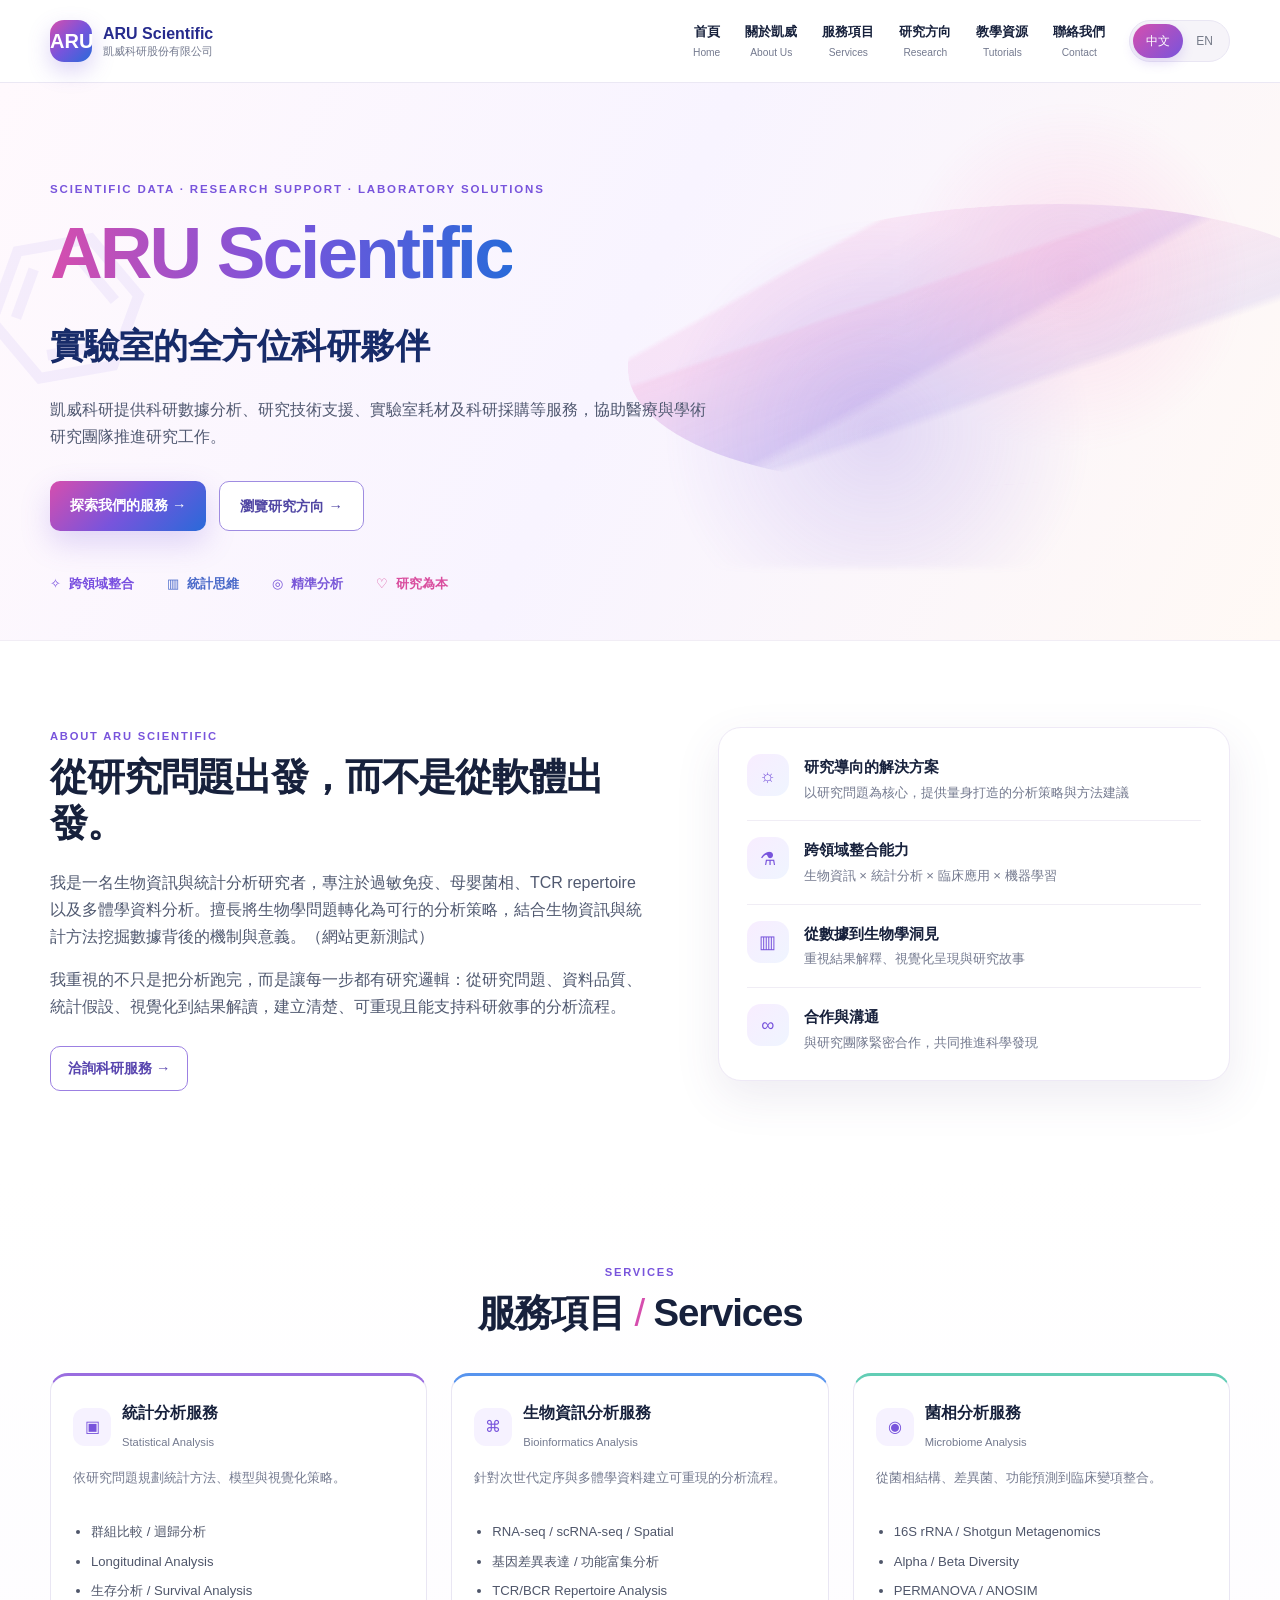
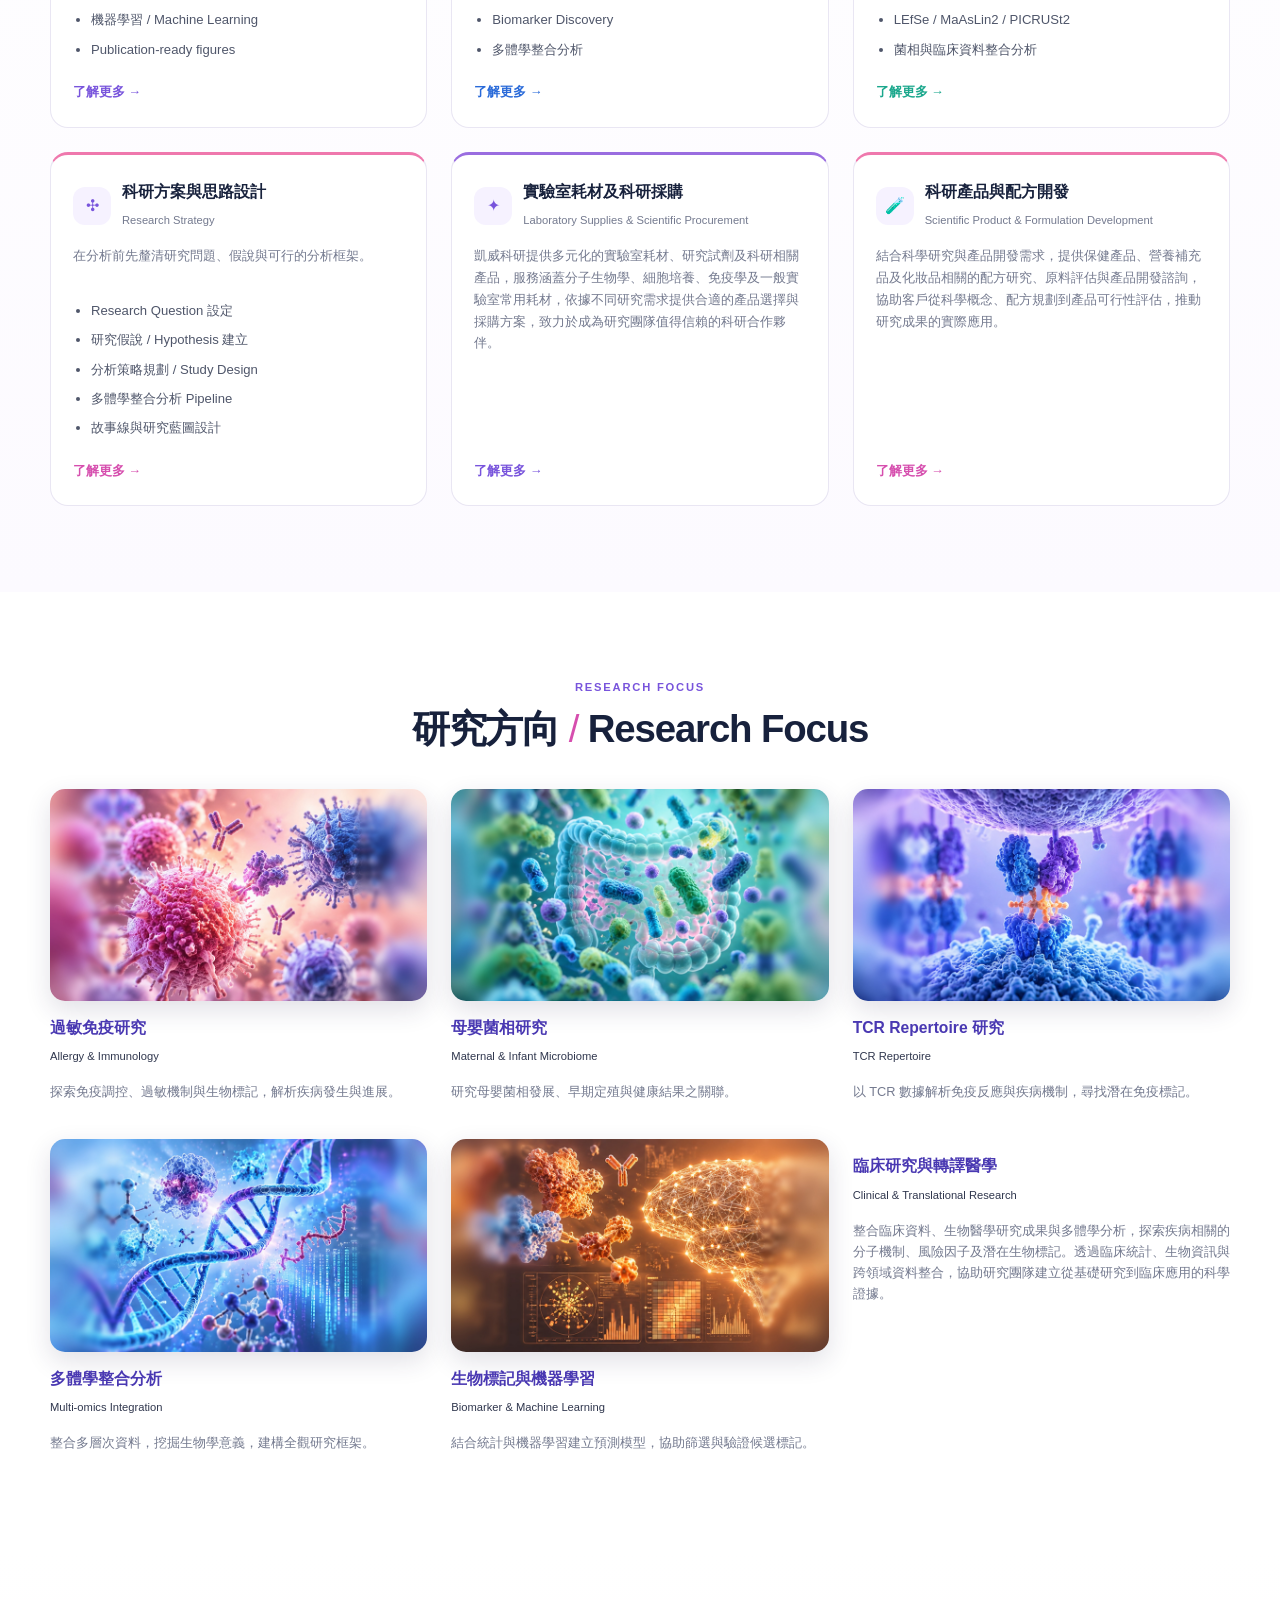
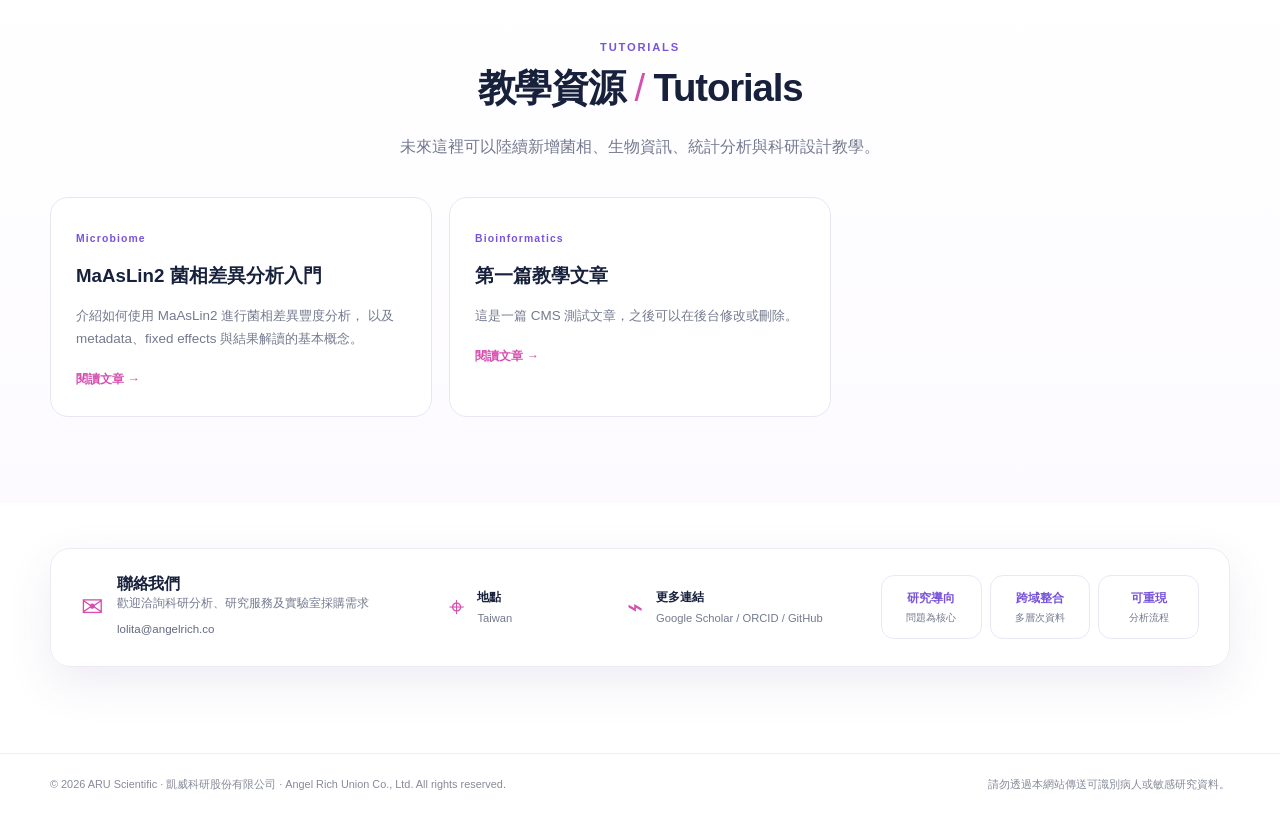
==== commit 7547fdbd: "Update index.html" ====
--- a/index.html
+++ b/index.html
@@ -7,6 +7,7 @@
   <meta name="theme-color" content="#ffffff">
   <title>ARU Scientific｜凱威科研股份有限公司</title>
   <link rel="stylesheet" href="style.css">
+  <link rel="stylesheet" href="ARU_aru-layout_checked.css">
 </head>
 
 <body>
--- a/ARU_aru-layout_checked.css
+++ b/ARU_aru-layout_checked.css
@@ -0,0 +1,12 @@
+/* ARU Scientific responsive layout — loaded after style.css */
+.brand .aru-brand-logo { display:block; width: min(230px, 100%); height:auto; object-fit:contain; }
+.service-grid, .research-grid { display:grid; grid-template-columns:repeat(3,minmax(0,1fr)); gap:24px; align-items:stretch; }
+.service-grid > *, .research-grid > * { min-width:0; }
+.service-card { display:flex; flex-direction:column; }
+.service-card > a:last-child { margin-top:auto; }
+.research-card img { display:block; width:100%; height:auto; aspect-ratio:16/9; object-fit:cover; }
+@media (max-width: 1023px) { .service-grid, .research-grid { grid-template-columns:repeat(2,minmax(0,1fr)); gap:18px; } }
+@media (max-width: 600px) { .service-grid, .research-grid { grid-template-columns:minmax(0,1fr); gap:16px; } .brand .aru-brand-logo { width:min(180px,100%); } }
+
+/* Prevent service content from forcing unequal card heights */
+.service-card ul { min-height:0; }
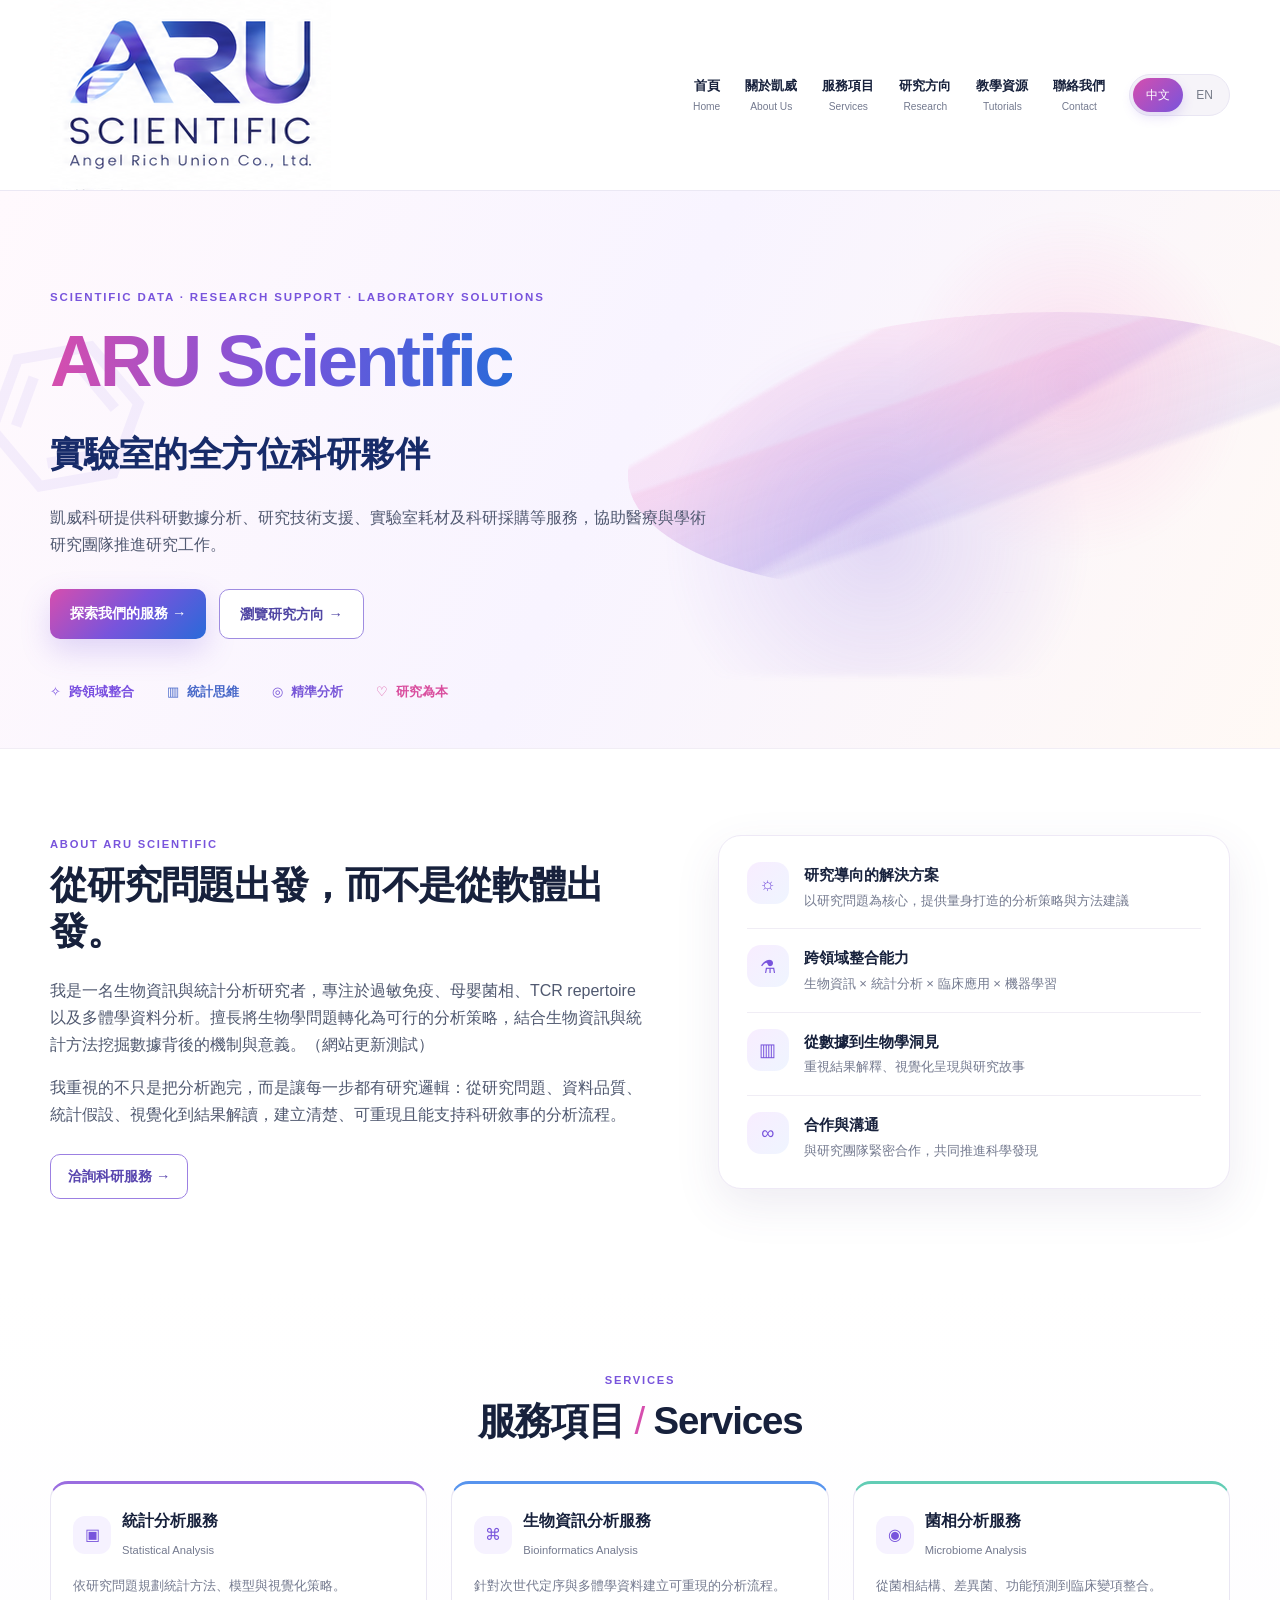
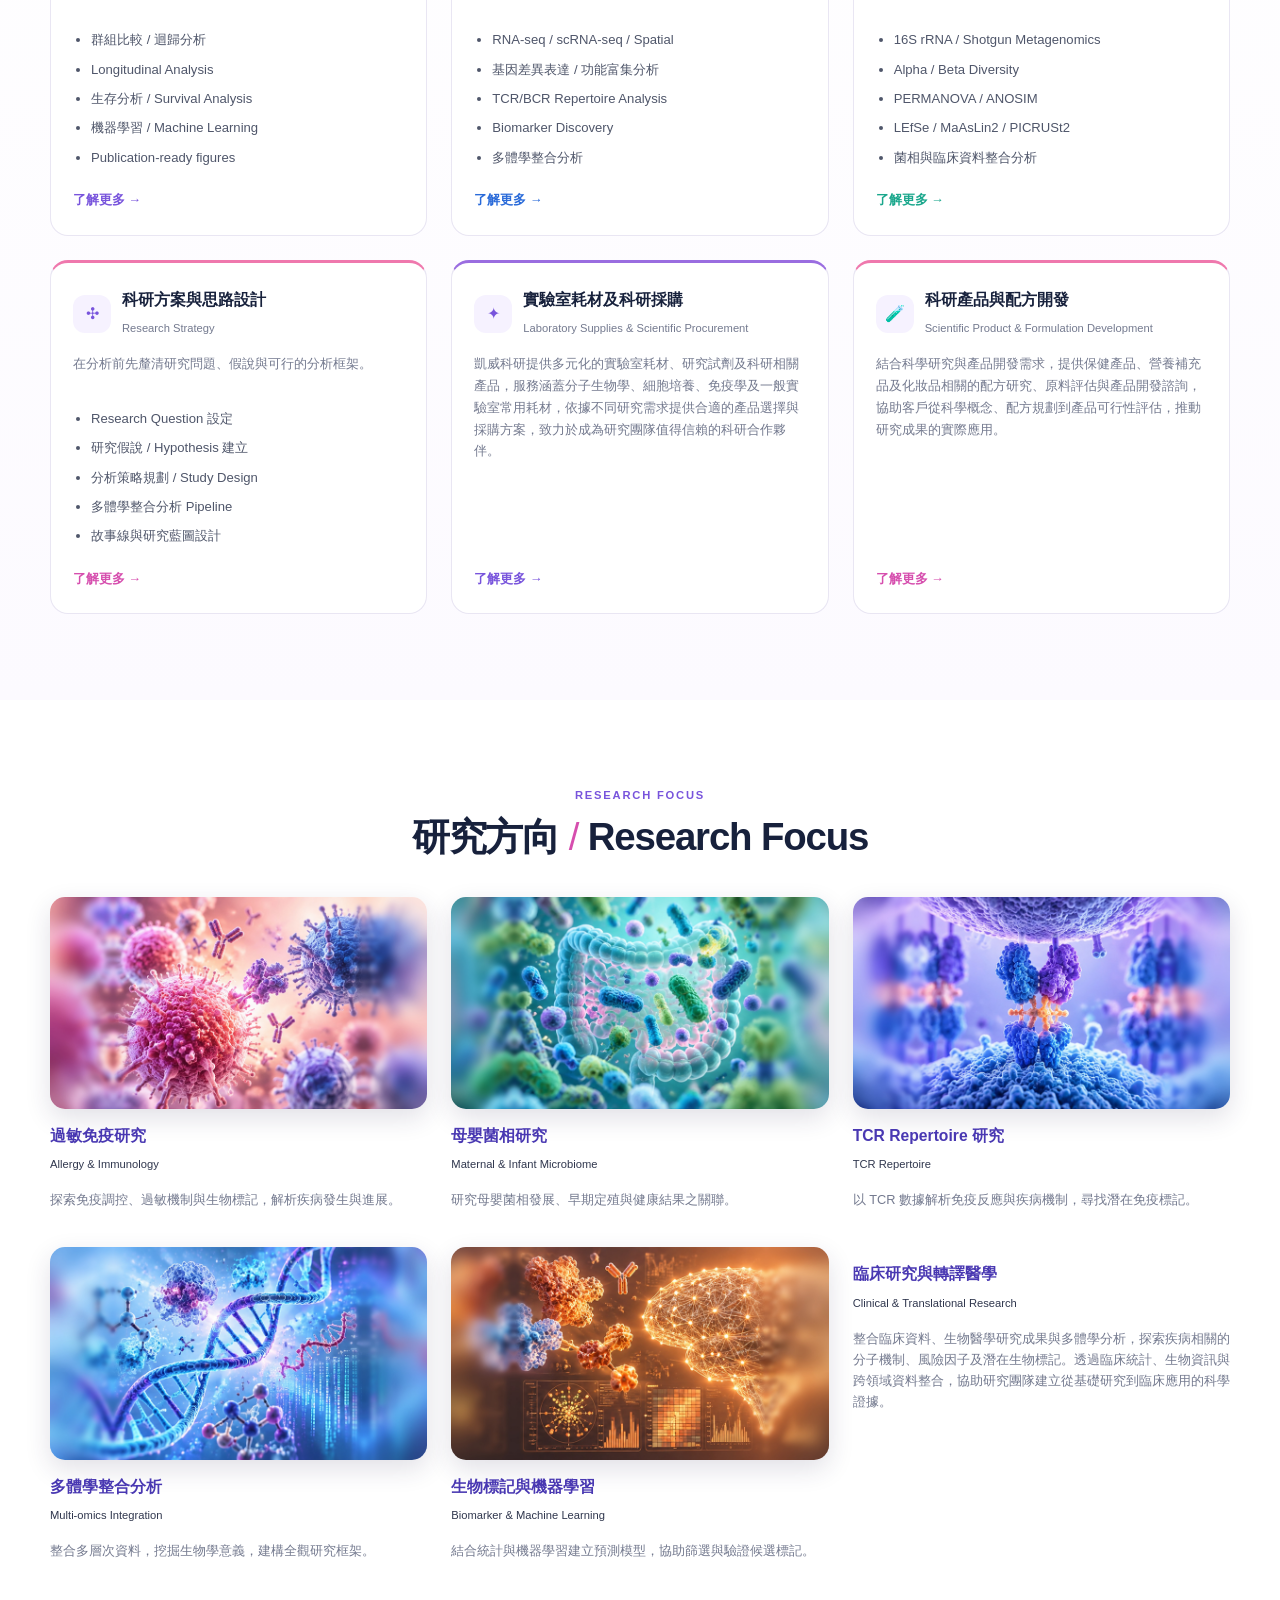
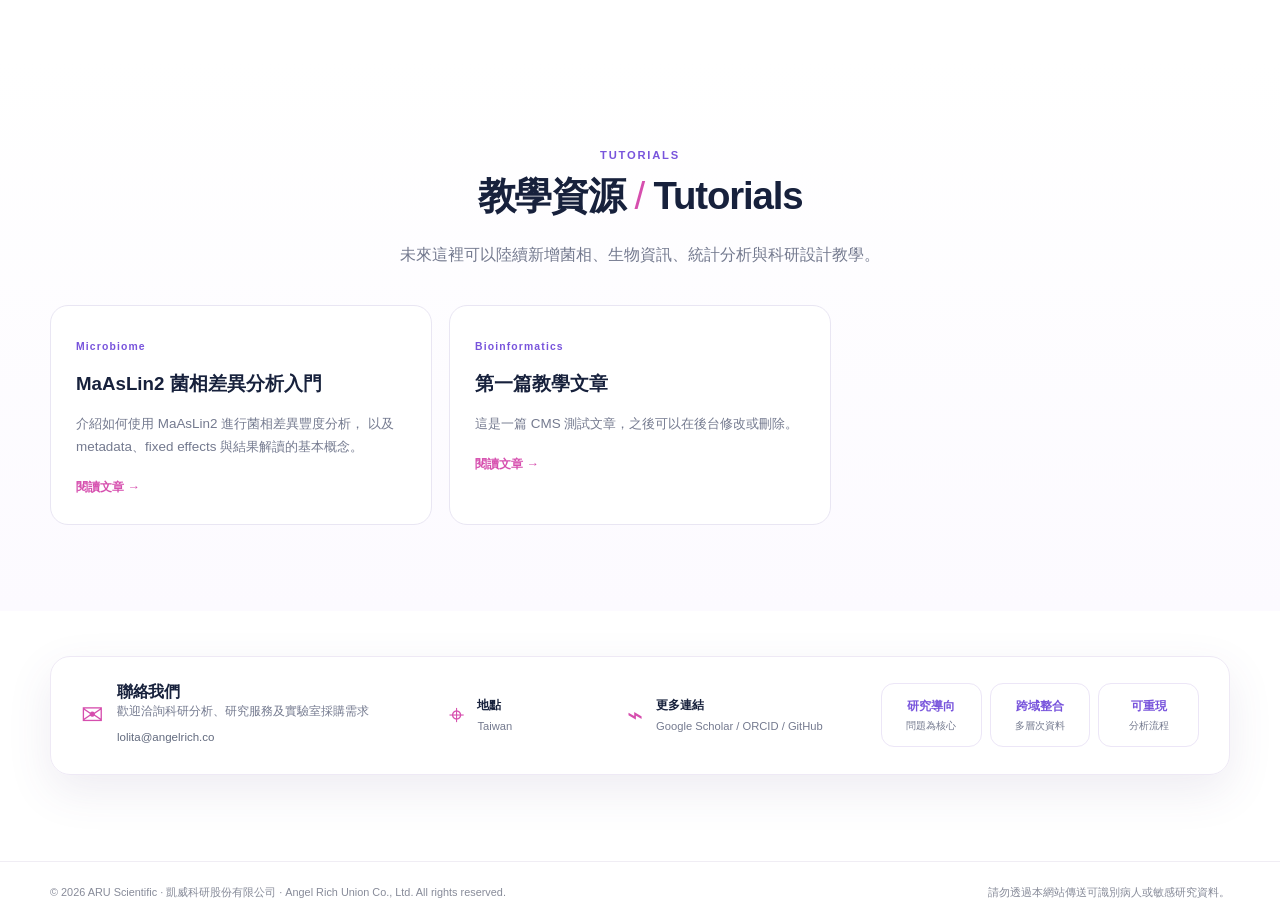
==== commit b0eac7b3: "Update index.html" ====
--- a/index.html
+++ b/index.html
@@ -14,11 +14,11 @@
 <header class="site-header">
   <div class="container nav">
     <a class="brand" href="#home" aria-label="ARU Scientific Home">
-      <span class="brand-icon" aria-hidden="true">ARU</span>
-      <span class="brand-text">
-        <strong>ARU Scientific</strong>
-        <small>凱威科研股份有限公司</small>
-      </span>
+      <img
+        src="assets/ARU_02_horizontal_compact.png"
+        alt="ARU Scientific 凱威科研"
+        class="brand-logo"
+      >
     </a>
 
     <button class="menu-button" id="menuButton" aria-label="Open menu" aria-expanded="false">☰</button>
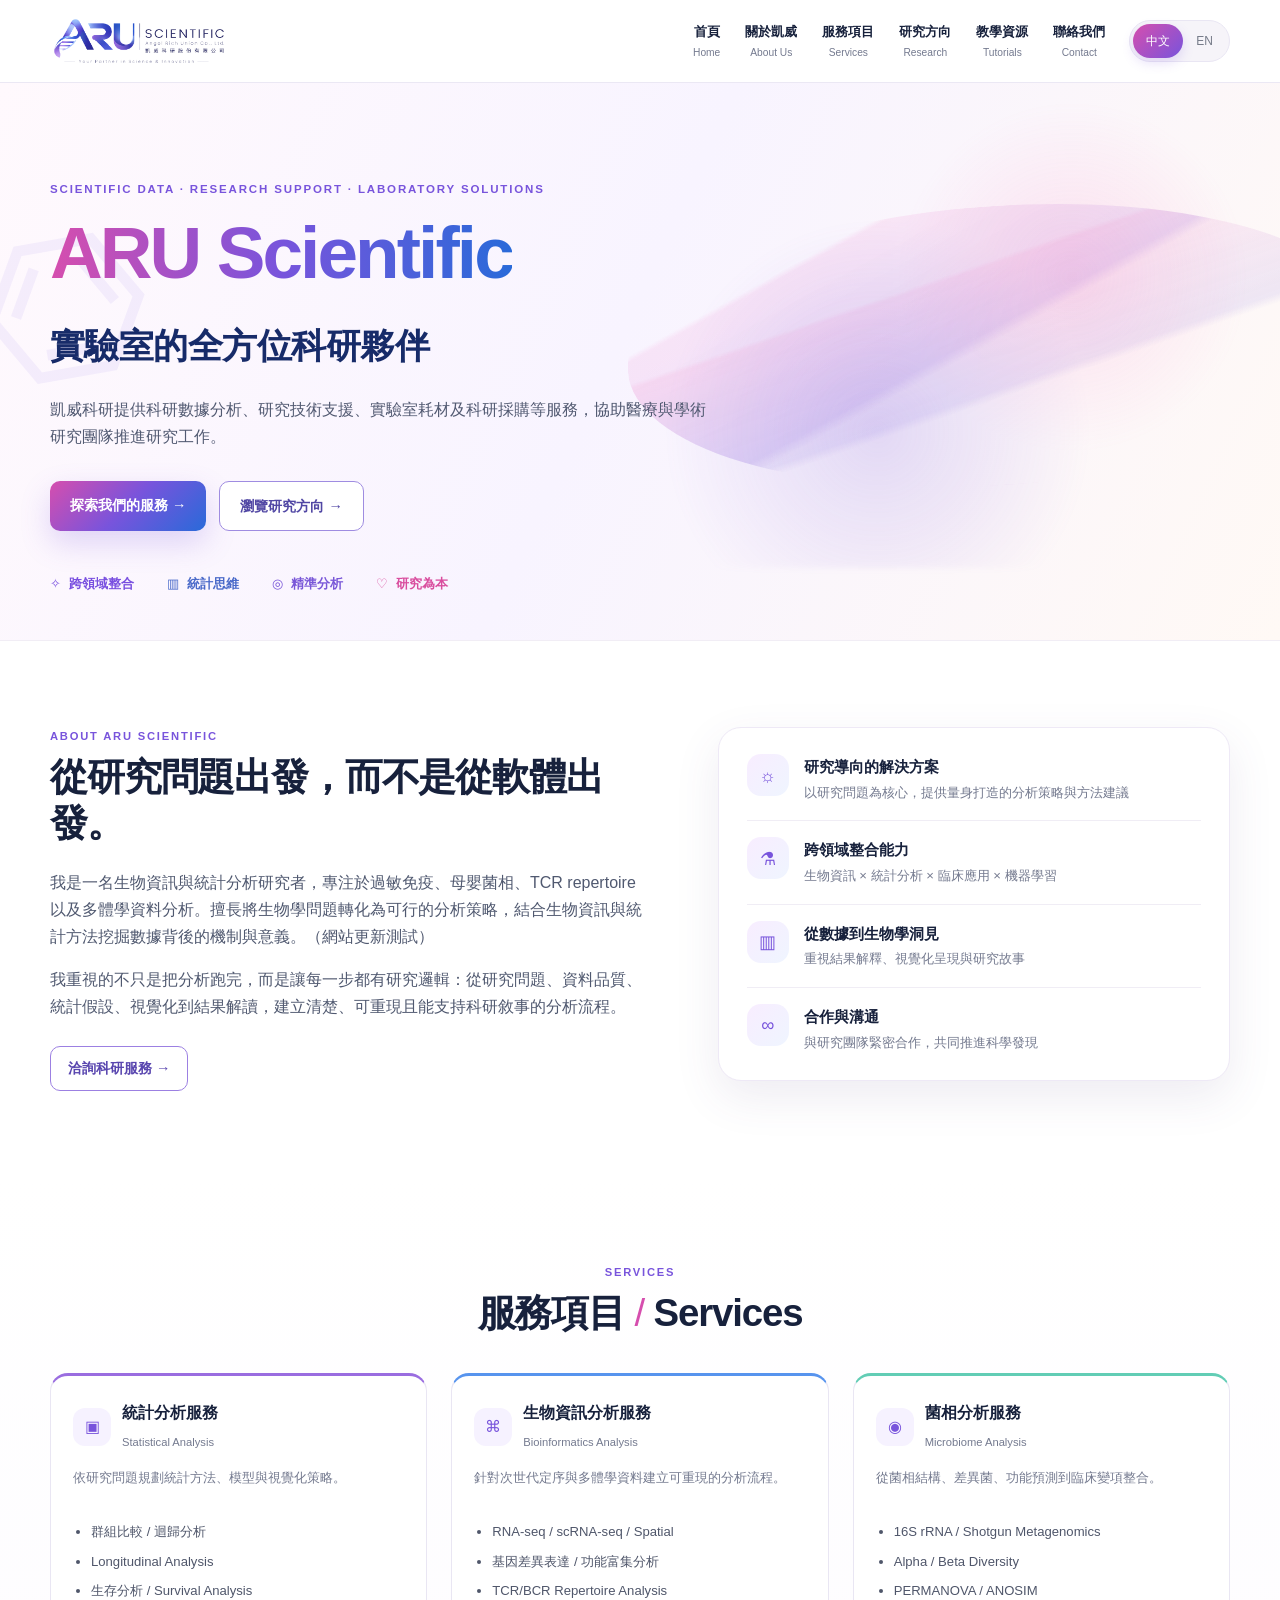
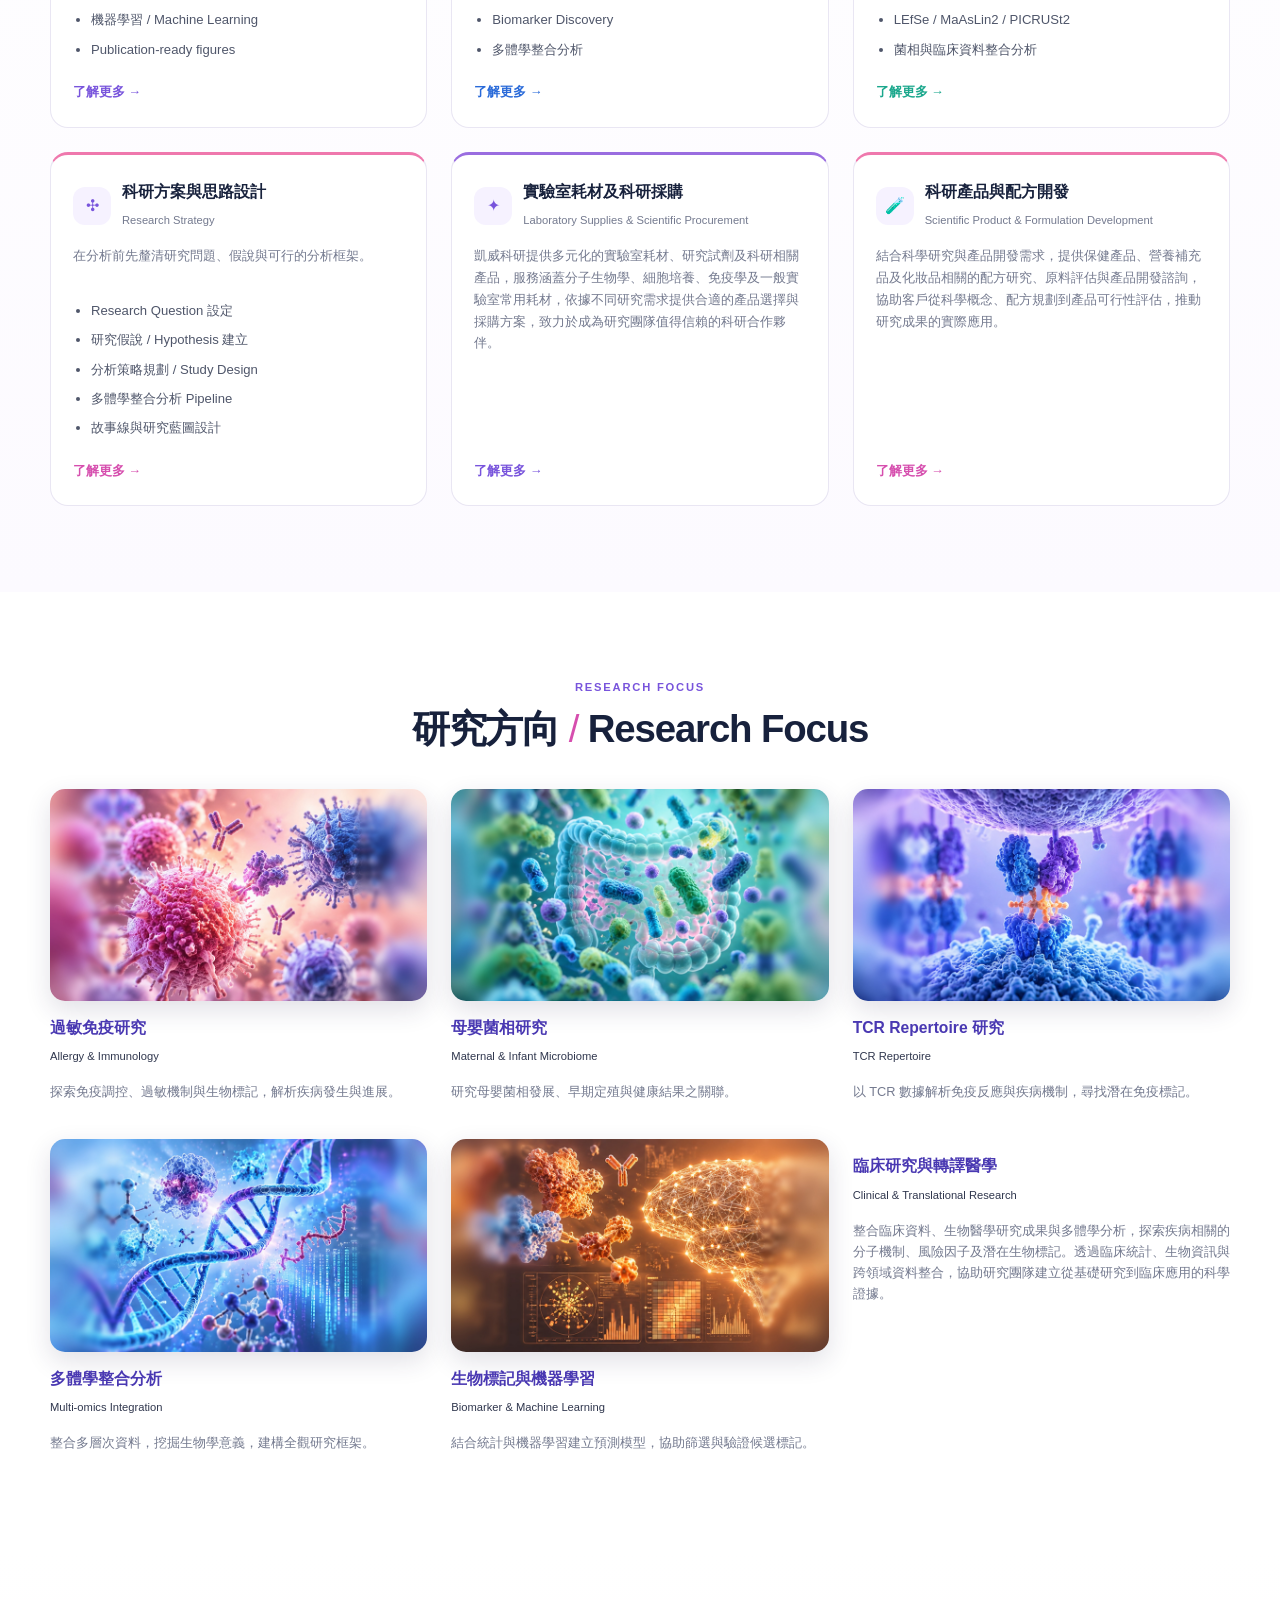
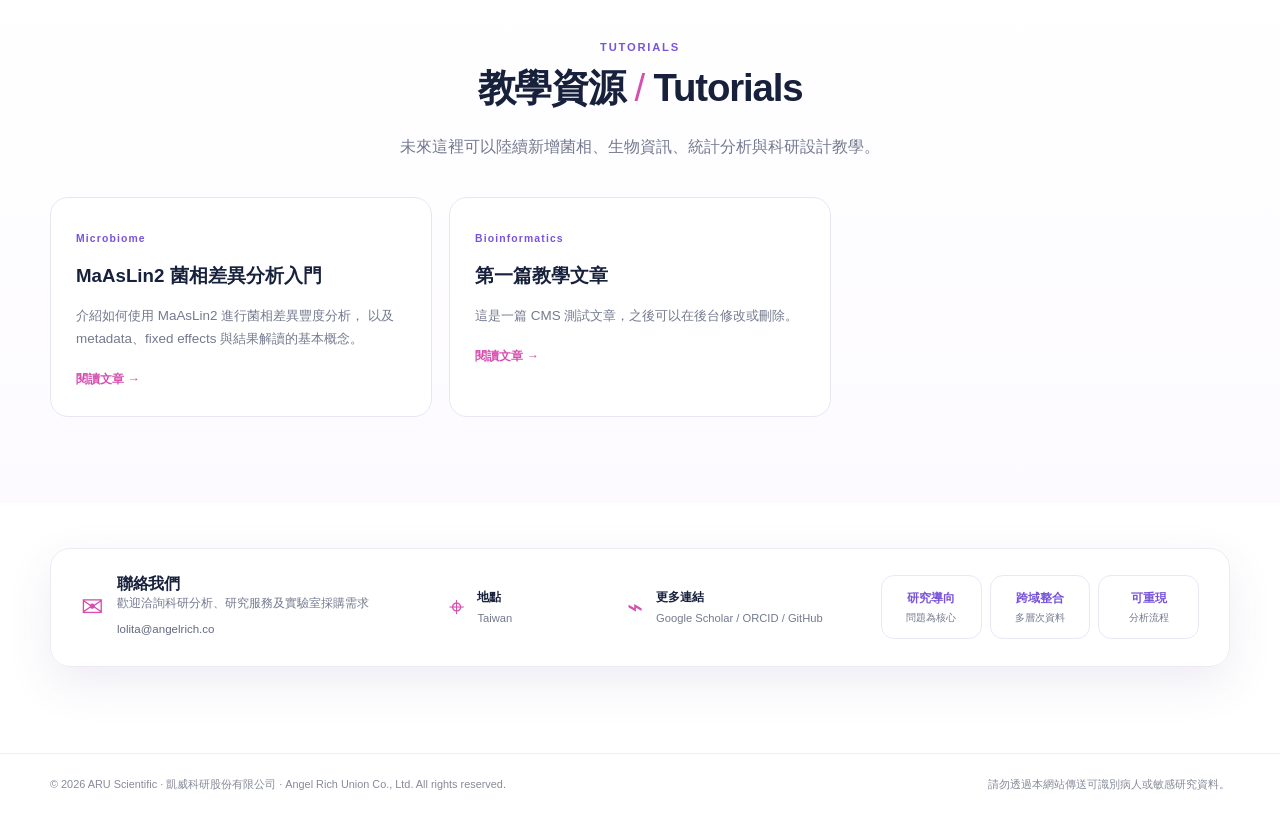
==== commit d56e5a9a: "Update index.html" ====
--- a/index.html
+++ b/index.html
@@ -15,7 +15,7 @@
   <div class="container nav">
     <a class="brand" href="#home" aria-label="ARU Scientific Home">
       <img
-        src="assets/ARU_02_horizontal_compact.png"
+        src="assets/ARU_01_primary_transparent.png"
         alt="ARU Scientific 凱威科研"
         class="brand-logo"
       >
--- a/ARU_aru-layout_checked.css
+++ b/ARU_aru-layout_checked.css
@@ -10,3 +10,24 @@
 
 /* Prevent service content from forcing unequal card heights */
 .service-card ul { min-height:0; }
+/* ARU Scientific 官方導覽列 LOGO */
+.site-header .brand {
+  display: flex;
+  align-items: center;
+  text-decoration: none;
+}
+
+.site-header .brand-logo {
+  display: block;
+  width: auto;
+  height: 52px;
+  max-width: 240px;
+  object-fit: contain;
+}
+
+@media (max-width: 720px) {
+  .site-header .brand-logo {
+    height: 40px;
+    max-width: 190px;
+  }
+}
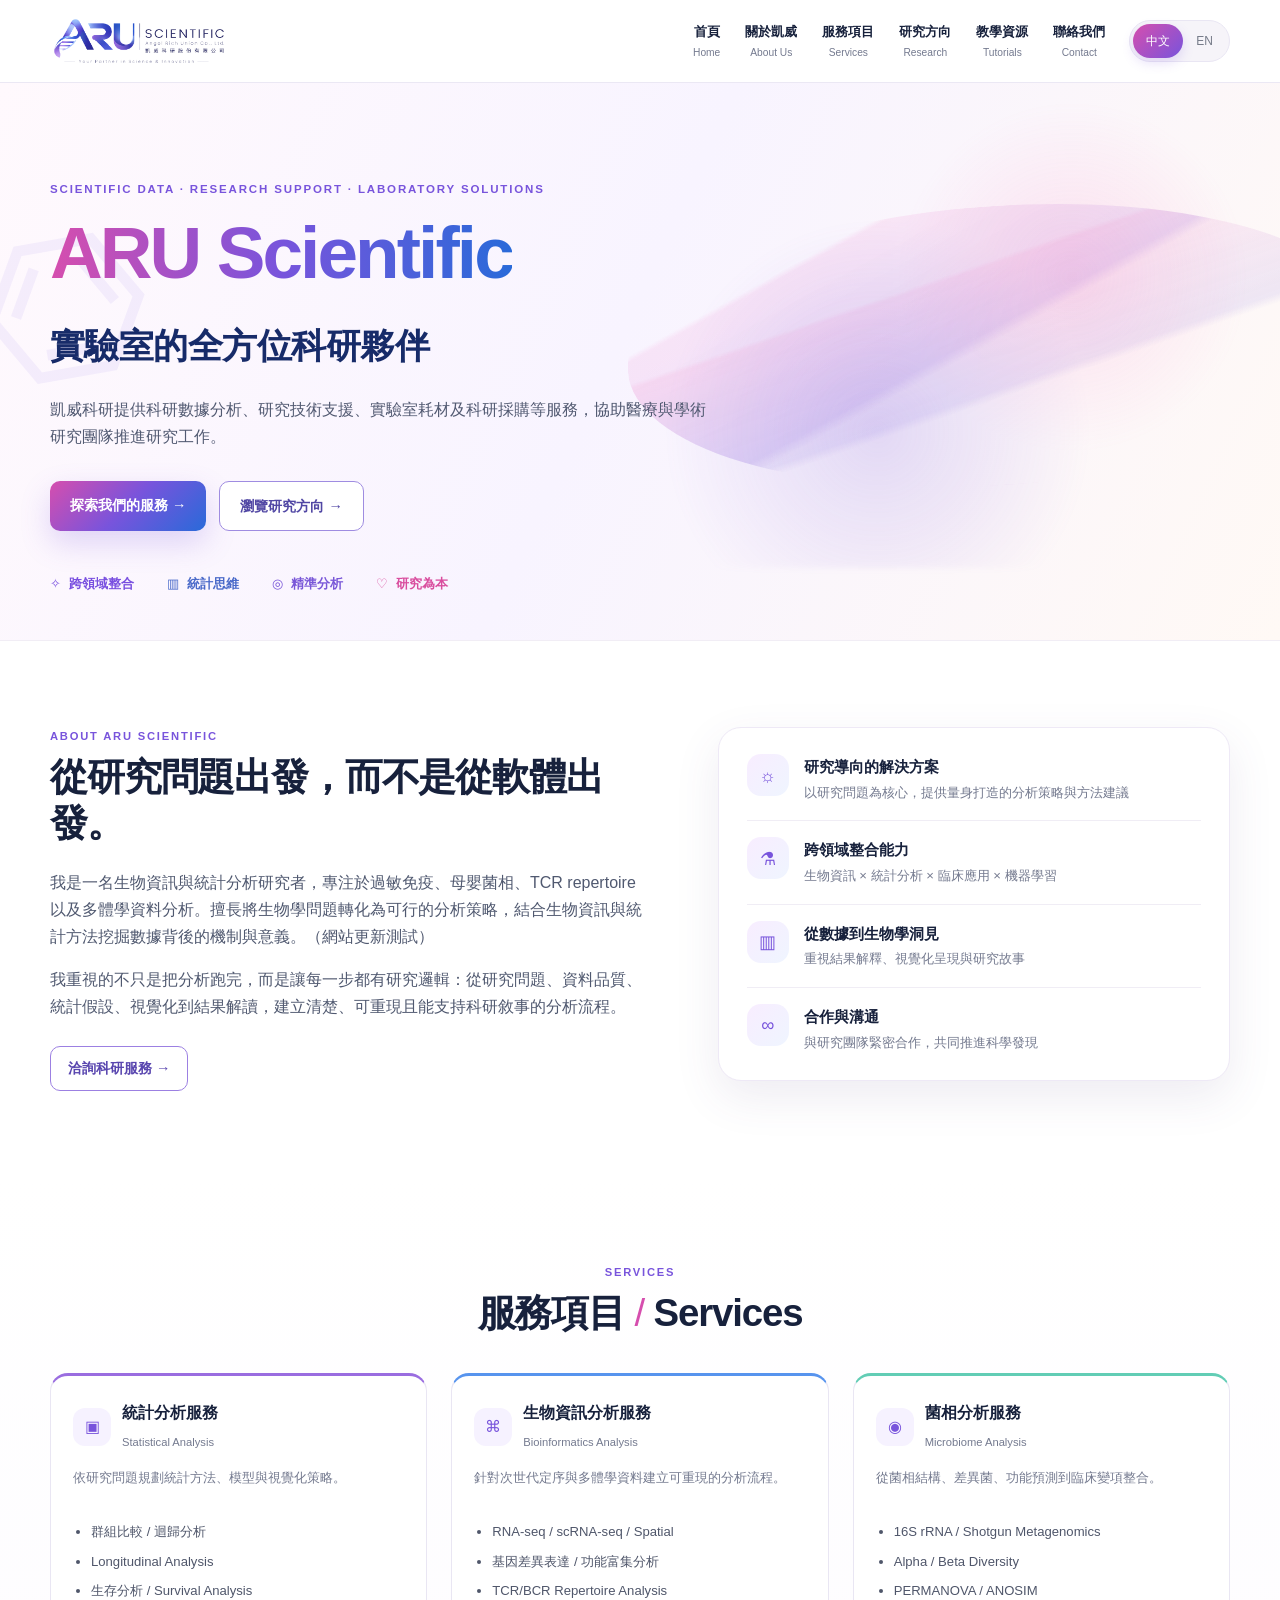
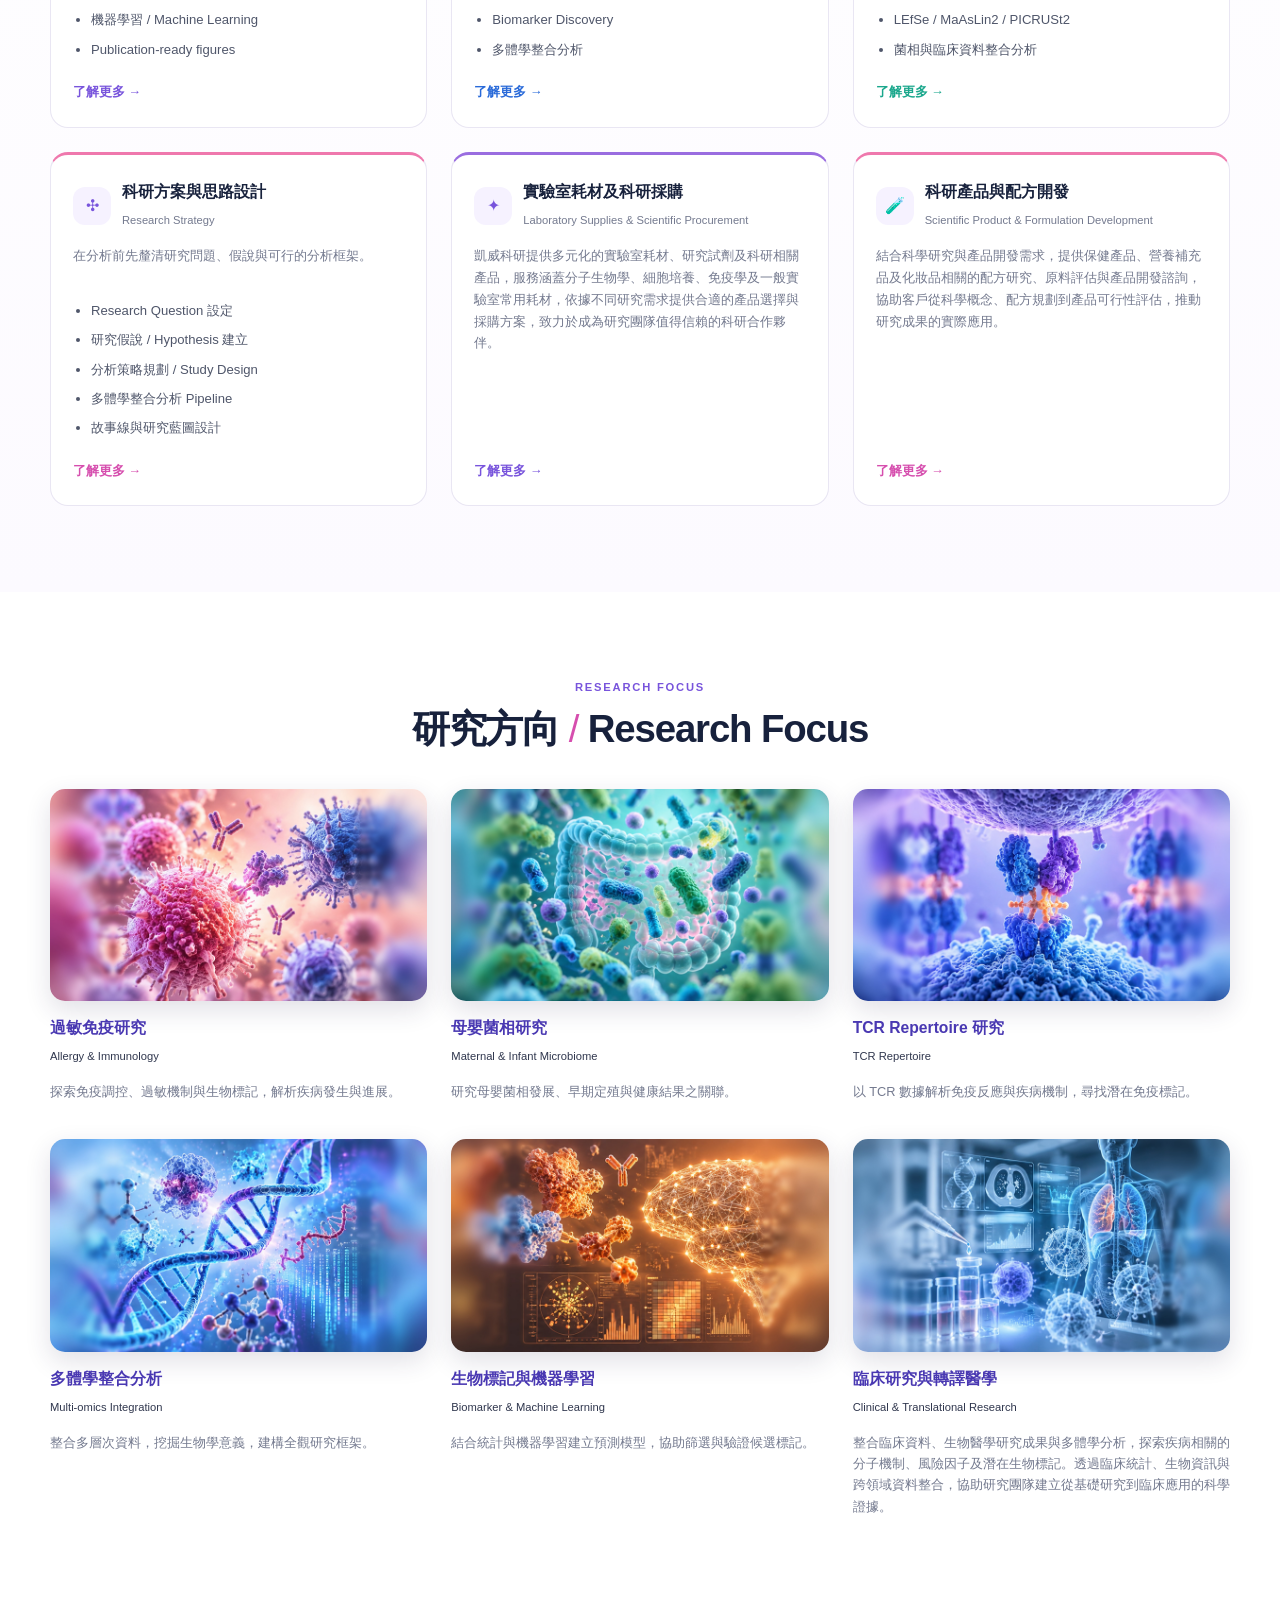
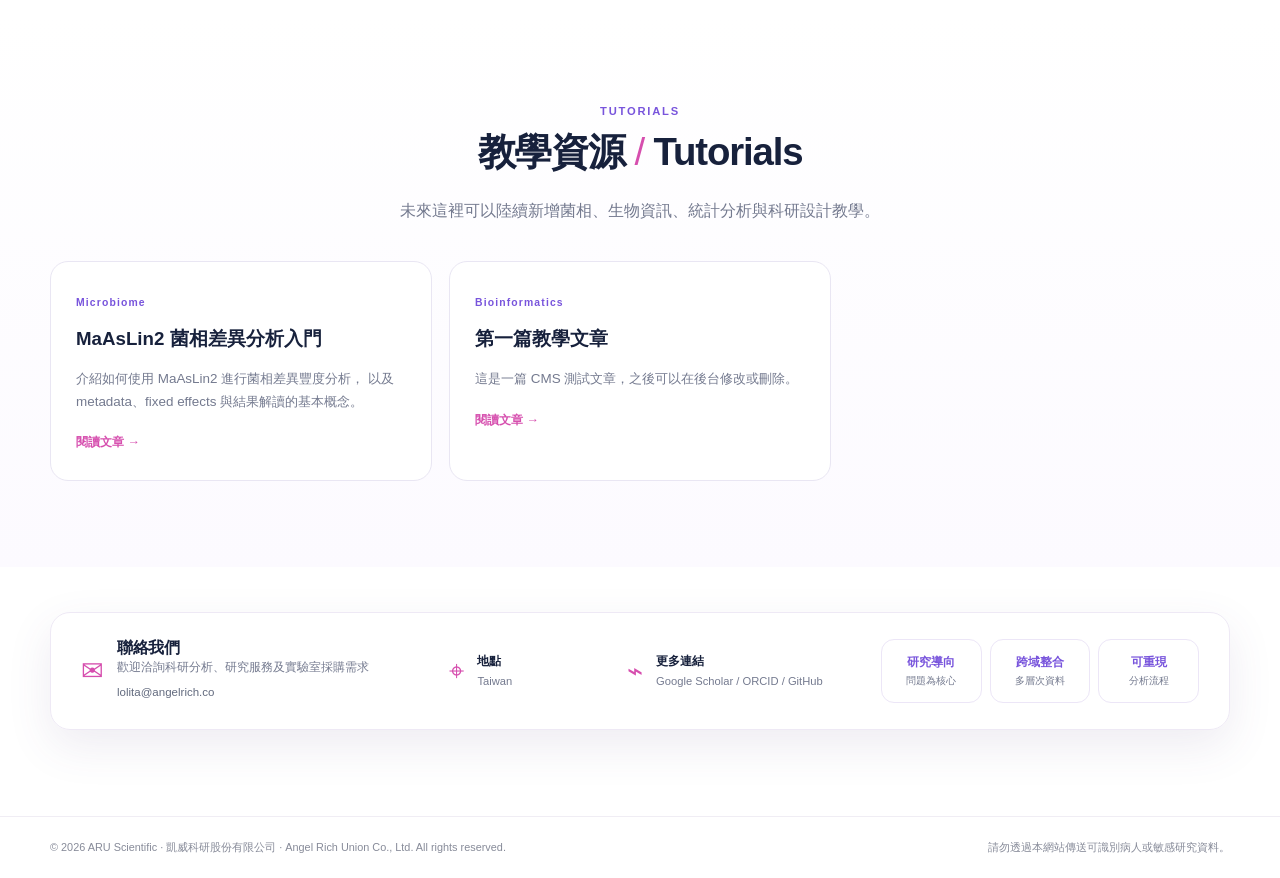
==== commit 9343dade: "Update index.html" ====
--- a/index.html
+++ b/index.html
@@ -269,6 +269,16 @@
             結合統計與機器學習建立預測模型，協助篩選與驗證候選標記。
           </p>
         </article>
+
+        <article class="research-card">
+          <img src="assets/research-clinical.jpg" alt="Colorful clinical research illustration">
+          <h3 data-zh="臨床研究與轉譯醫學" data-en="Biomarker & Machine Learning">臨床研究與轉譯醫學</h3>
+          <small>Biomarker & ML</small>
+          <p data-zh="結合統計與機器學習建立預測模型，協助篩選與驗證候選標記。"
+             data-en="Combining statistics and machine learning for predictive modeling and biomarker prioritization.">
+            整合臨床資料、生物資訊與跨領域資料整合，建立從基礎研究到臨床應用的科學證據。
+          </p>
+        </article>
       </div>
     </div>
   </section>
